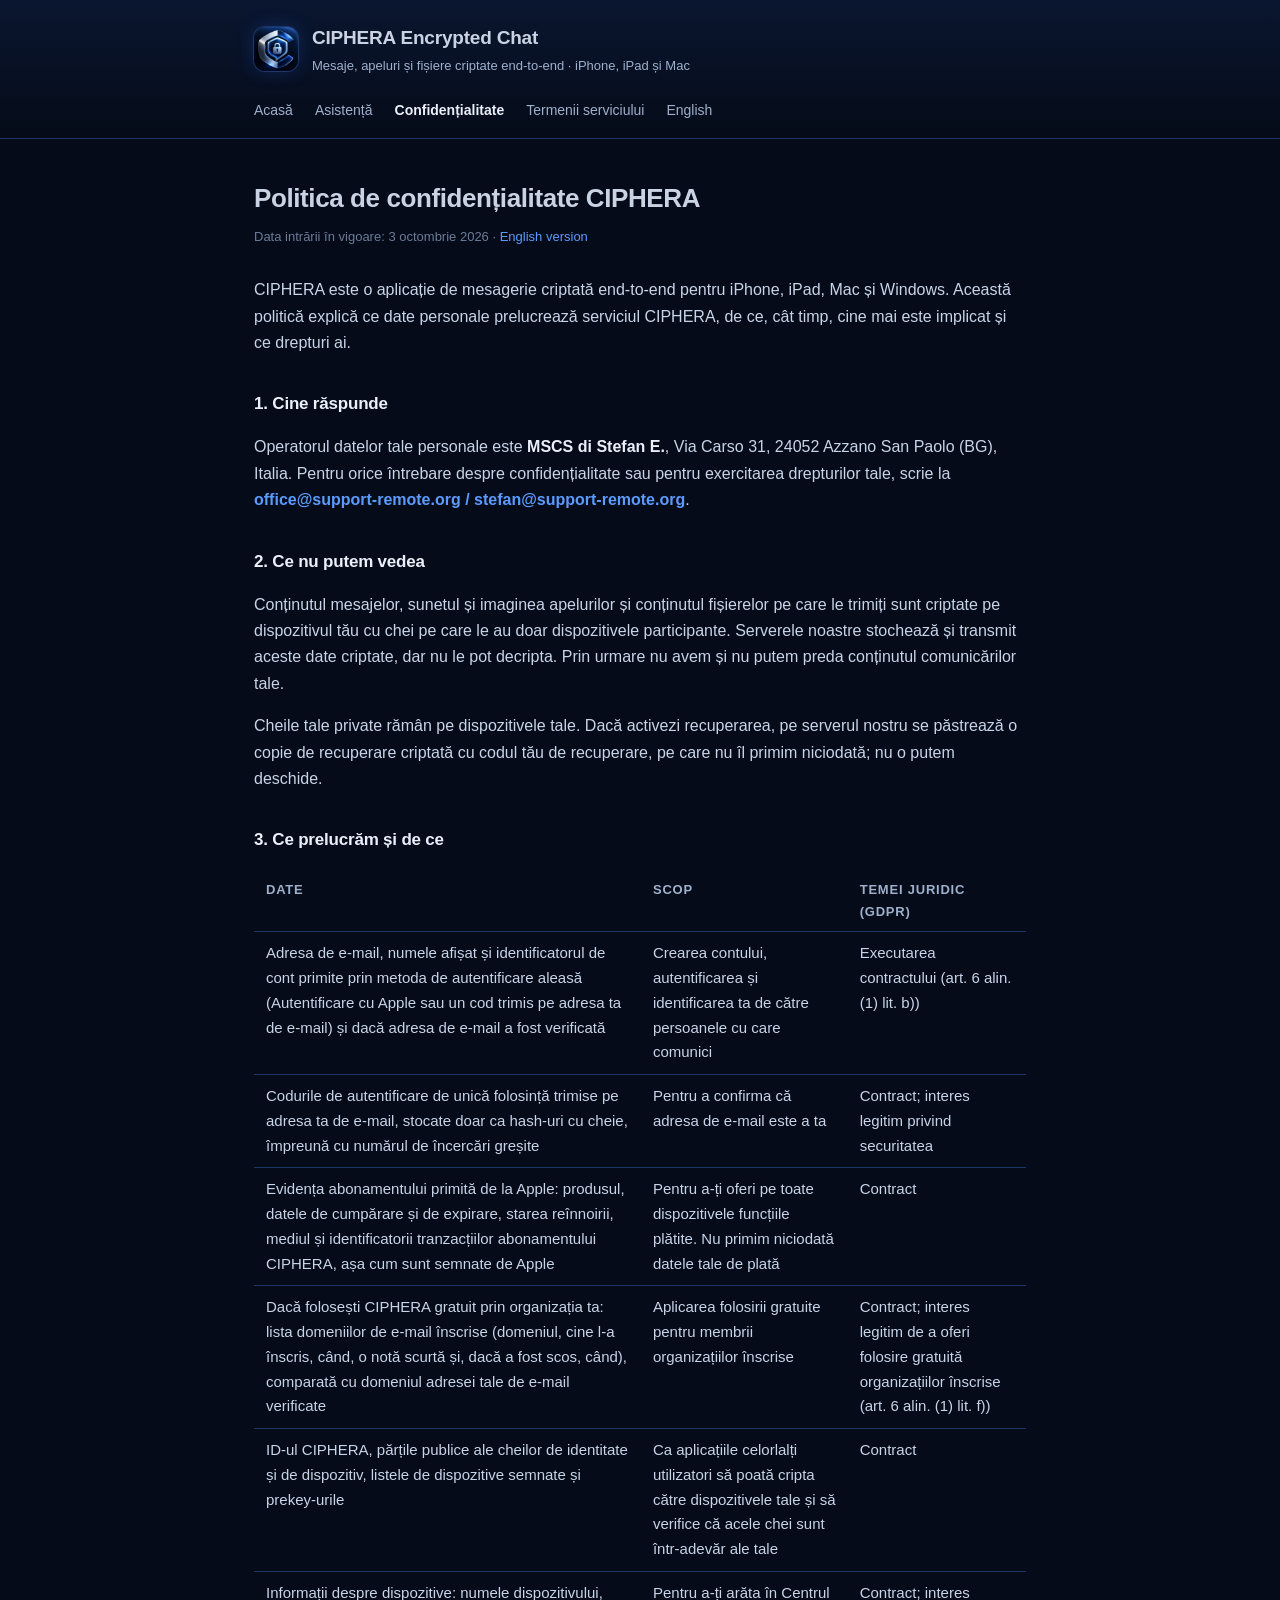
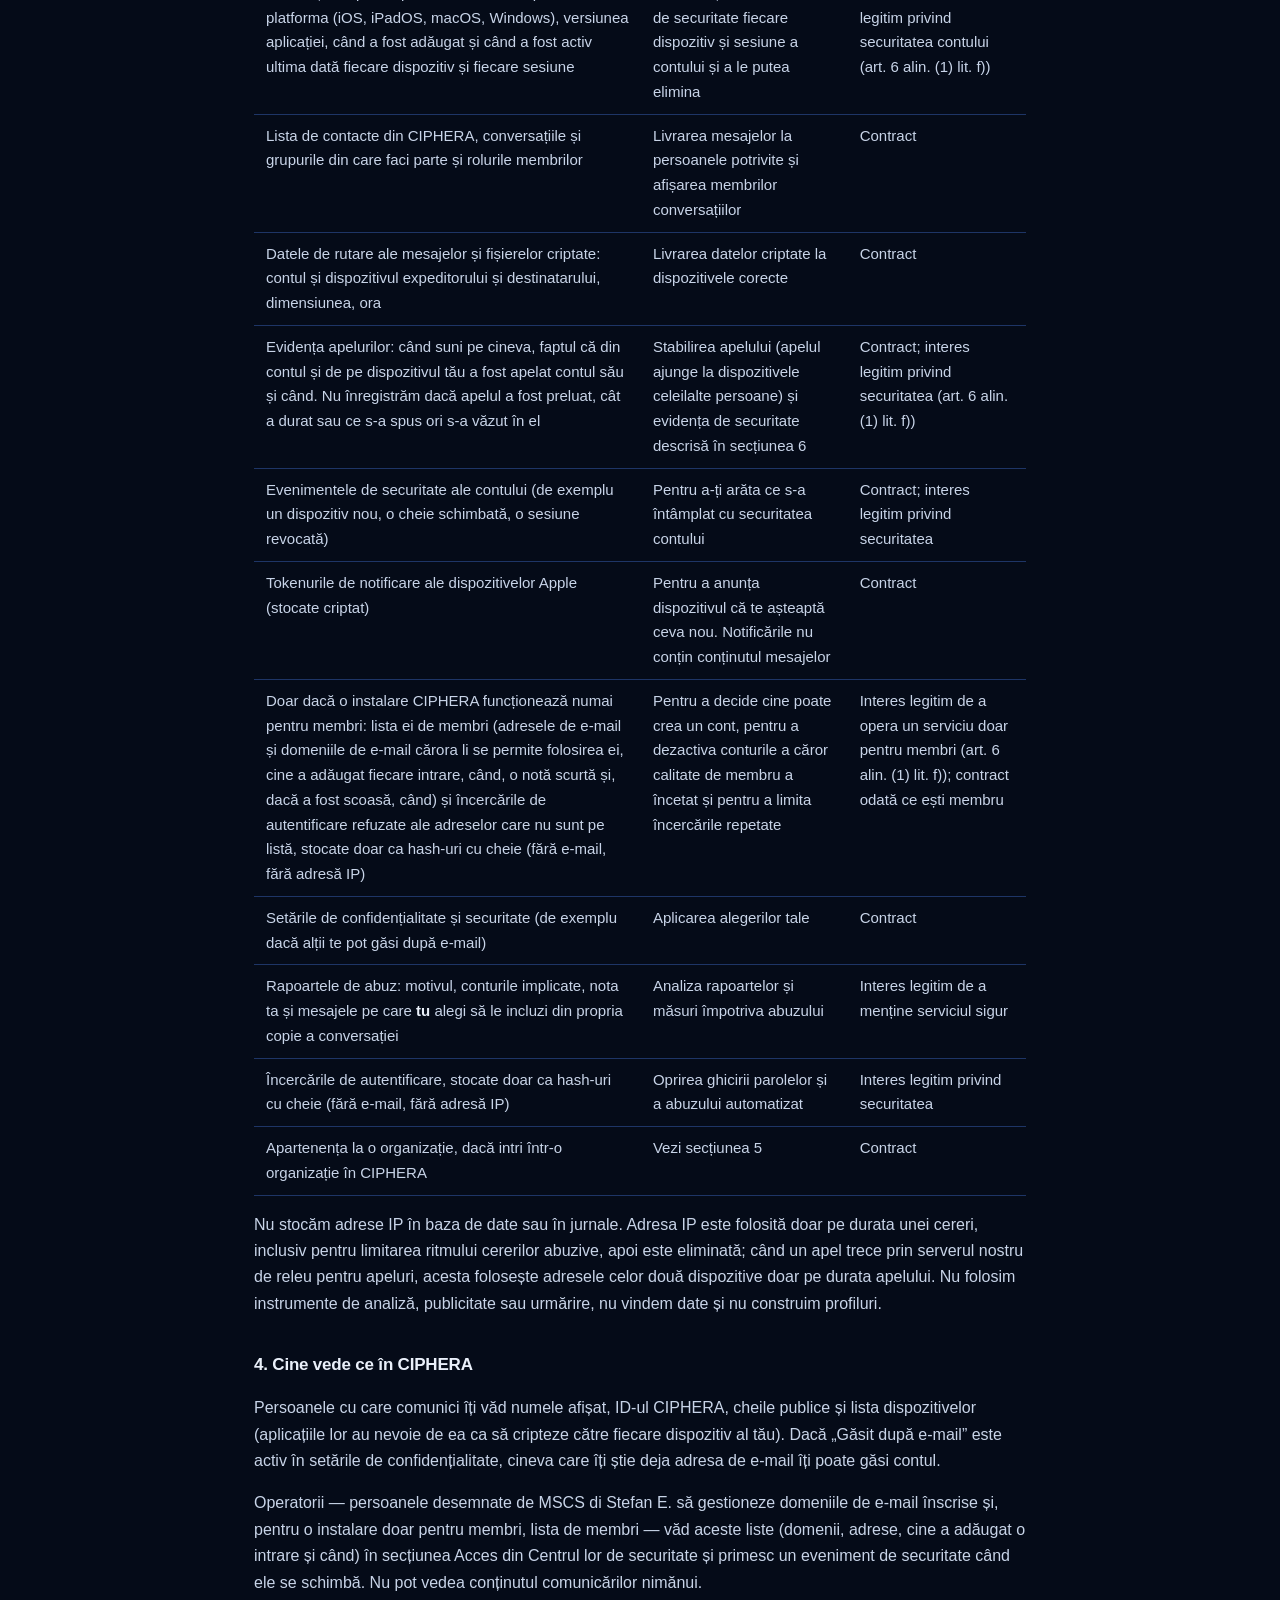
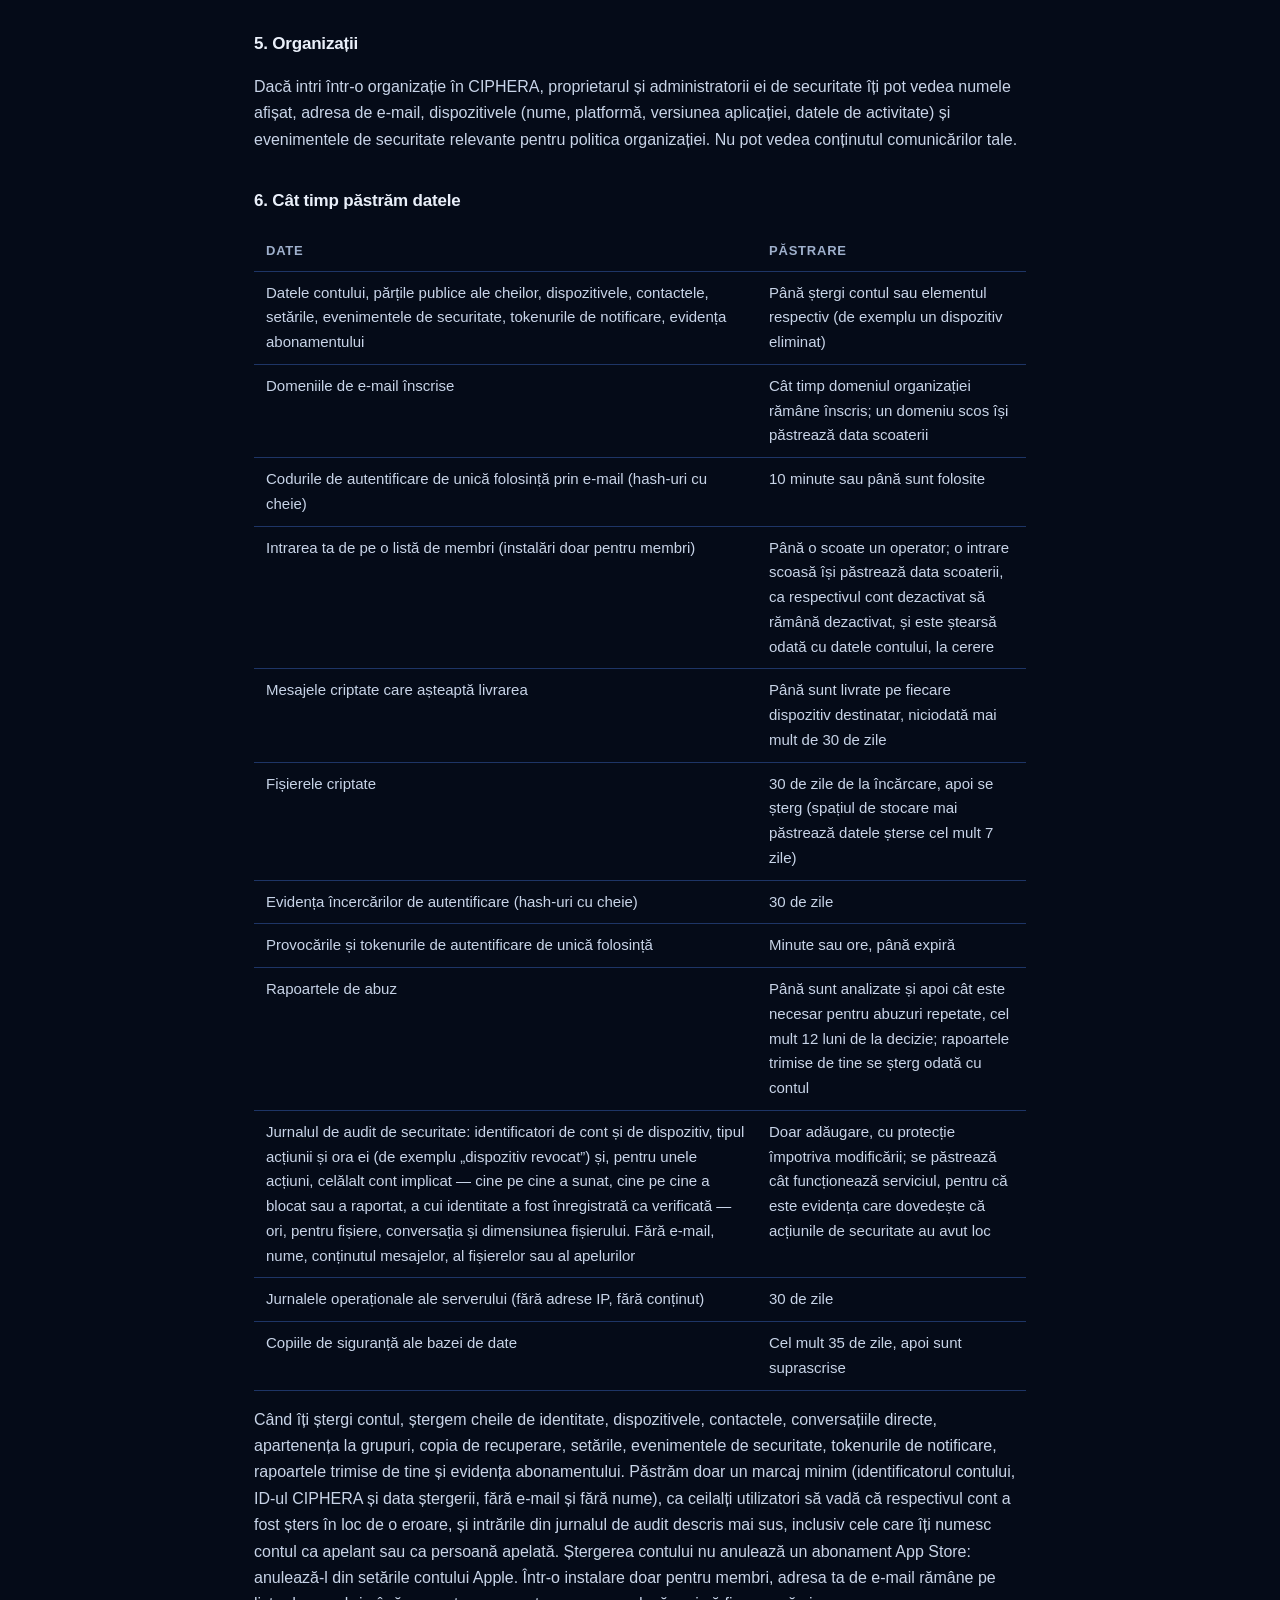
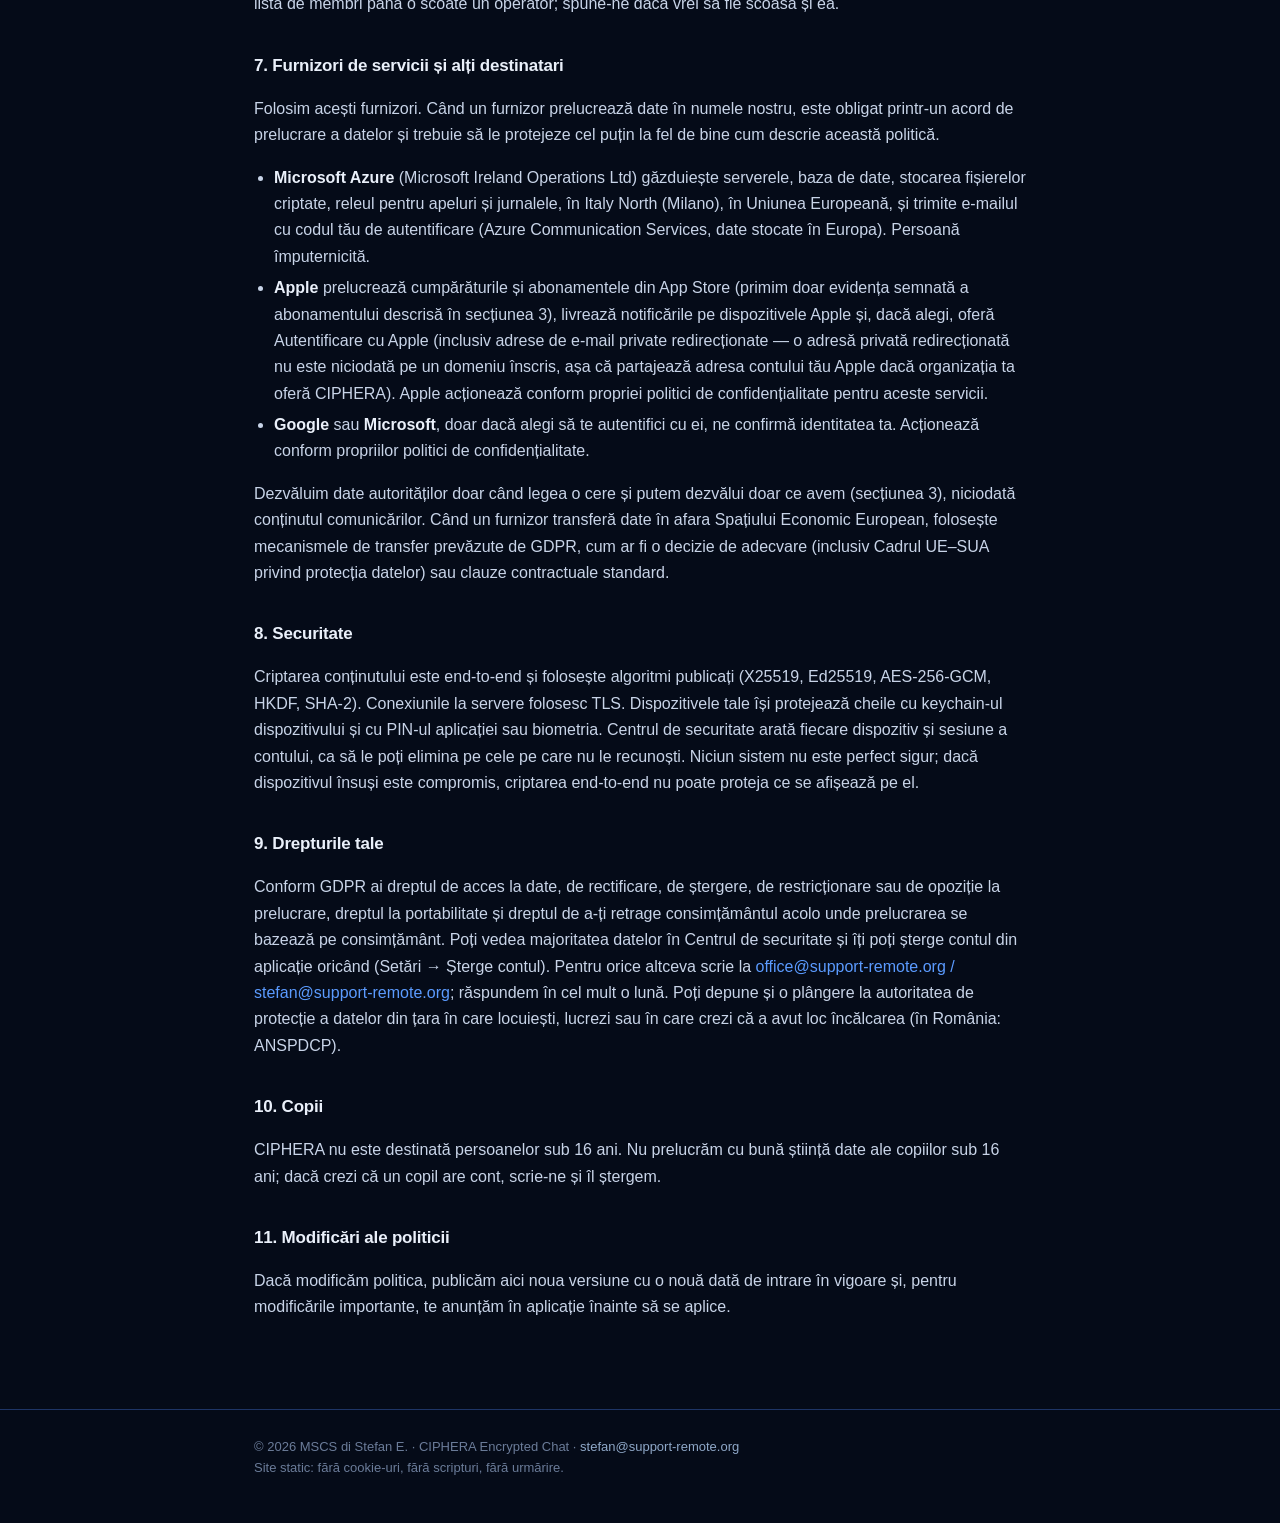
==== privacy-ro.html @ d1a20c4c "Publish privacy policy and terms (effective 3 October 2026)" ====
<!doctype html>
<html lang="ro">
<head>
<meta charset="utf-8">
<meta name="viewport" content="width=device-width,initial-scale=1">
<title>Politica de confidențialitate · CIPHERA Encrypted Chat</title>
<meta name="description" content="Ce date personale prelucrează serviciul CIPHERA, de ce, cât timp și ce drepturi ai conform GDPR.">
<meta name="theme-color" content="#050B18">
<link rel="icon" type="image/png" sizes="256x256" href="icon-256.png">
<link rel="apple-touch-icon" href="icon-256.png">
<link rel="stylesheet" href="style.css">
</head>
<body>
<header>
  <div class="wrap">
    <div class="brand">
      <img class="mark" src="icon-256.png" width="44" height="44" alt="">
      <div>
        <h1>CIPHERA Encrypted Chat</h1>
        <p>Mesaje, apeluri și fișiere criptate end-to-end · iPhone, iPad și Mac</p>
      </div>
    </div>
    <nav>
      <a href="./">Acasă</a>
      <a href="support.html">Asistență</a>
      <a href="privacy-ro.html" class="on">Confidențialitate</a>
      <a href="terms-ro.html">Termenii serviciului</a>
      <a href="privacy.html">English</a>
    </nav>
  </div>
</header>
<main><div class="wrap">
<h2>Politica de confidențialitate CIPHERA</h2>

<p class="meta">Data intrării în vigoare: 3 octombrie 2026 · <a href="privacy.html">English version</a></p>

<p>CIPHERA este o aplicație de mesagerie criptată end-to-end pentru iPhone, iPad, Mac și Windows. Această politică explică ce date personale prelucrează serviciul CIPHERA, de ce, cât timp, cine mai este implicat și ce drepturi ai.</p>

<h3 id="s1">1. Cine răspunde</h3>

<p>Operatorul datelor tale personale este <strong>MSCS di Stefan E.</strong>, Via Carso 31, 24052 Azzano San Paolo (BG), Italia. Pentru orice întrebare despre confidențialitate sau pentru exercitarea drepturilor tale, scrie la <strong><a href="mailto:office@support-remote.org / stefan@support-remote.org">office@support-remote.org / stefan@support-remote.org</a></strong>.</p>

<h3 id="s2">2. Ce nu putem vedea</h3>

<p>Conținutul mesajelor, sunetul și imaginea apelurilor și conținutul fișierelor pe care le trimiți sunt criptate pe dispozitivul tău cu chei pe care le au doar dispozitivele participante. Serverele noastre stochează și transmit aceste date criptate, dar nu le pot decripta. Prin urmare nu avem și nu putem preda conținutul comunicărilor tale.</p>

<p>Cheile tale private rămân pe dispozitivele tale. Dacă activezi recuperarea, pe serverul nostru se păstrează o copie de recuperare criptată cu codul tău de recuperare, pe care nu îl primim niciodată; nu o putem deschide.</p>

<h3 id="s3">3. Ce prelucrăm și de ce</h3>

<table>
  <tr><th>Date</th><th>Scop</th><th>Temei juridic (GDPR)</th></tr>
  <tr><td>Adresa de e-mail, numele afișat și identificatorul de cont primite prin metoda de autentificare aleasă (Autentificare cu Apple sau un cod trimis pe adresa ta de e-mail) și dacă adresa de e-mail a fost verificată</td><td>Crearea contului, autentificarea și identificarea ta de către persoanele cu care comunici</td><td>Executarea contractului (art. 6 alin. (1) lit. b))</td></tr>
  <tr><td>Codurile de autentificare de unică folosință trimise pe adresa ta de e-mail, stocate doar ca hash-uri cu cheie, împreună cu numărul de încercări greșite</td><td>Pentru a confirma că adresa de e-mail este a ta</td><td>Contract; interes legitim privind securitatea</td></tr>
  <tr><td>Evidența abonamentului primită de la Apple: produsul, datele de cumpărare și de expirare, starea reînnoirii, mediul și identificatorii tranzacțiilor abonamentului CIPHERA, așa cum sunt semnate de Apple</td><td>Pentru a-ți oferi pe toate dispozitivele funcțiile plătite. Nu primim niciodată datele tale de plată</td><td>Contract</td></tr>
  <tr><td>Dacă folosești CIPHERA gratuit prin organizația ta: lista domeniilor de e-mail înscrise (domeniul, cine l-a înscris, când, o notă scurtă și, dacă a fost scos, când), comparată cu domeniul adresei tale de e-mail verificate</td><td>Aplicarea folosirii gratuite pentru membrii organizațiilor înscrise</td><td>Contract; interes legitim de a oferi folosire gratuită organizațiilor înscrise (art. 6 alin. (1) lit. f))</td></tr>
  <tr><td>ID-ul CIPHERA, părțile publice ale cheilor de identitate și de dispozitiv, listele de dispozitive semnate și prekey-urile</td><td>Ca aplicațiile celorlalți utilizatori să poată cripta către dispozitivele tale și să verifice că acele chei sunt într-adevăr ale tale</td><td>Contract</td></tr>
  <tr><td>Informații despre dispozitive: numele dispozitivului, platforma (iOS, iPadOS, macOS, Windows), versiunea aplicației, când a fost adăugat și când a fost activ ultima dată fiecare dispozitiv și fiecare sesiune</td><td>Pentru a-ți arăta în Centrul de securitate fiecare dispozitiv și sesiune a contului și a le putea elimina</td><td>Contract; interes legitim privind securitatea contului (art. 6 alin. (1) lit. f))</td></tr>
  <tr><td>Lista de contacte din CIPHERA, conversațiile și grupurile din care faci parte și rolurile membrilor</td><td>Livrarea mesajelor la persoanele potrivite și afișarea membrilor conversațiilor</td><td>Contract</td></tr>
  <tr><td>Datele de rutare ale mesajelor și fișierelor criptate: contul și dispozitivul expeditorului și destinatarului, dimensiunea, ora</td><td>Livrarea datelor criptate la dispozitivele corecte</td><td>Contract</td></tr>
  <tr><td>Evidența apelurilor: când suni pe cineva, faptul că din contul și de pe dispozitivul tău a fost apelat contul său și când. Nu înregistrăm dacă apelul a fost preluat, cât a durat sau ce s-a spus ori s-a văzut în el</td><td>Stabilirea apelului (apelul ajunge la dispozitivele celeilalte persoane) și evidența de securitate descrisă în secțiunea 6</td><td>Contract; interes legitim privind securitatea (art. 6 alin. (1) lit. f))</td></tr>
  <tr><td>Evenimentele de securitate ale contului (de exemplu un dispozitiv nou, o cheie schimbată, o sesiune revocată)</td><td>Pentru a-ți arăta ce s-a întâmplat cu securitatea contului</td><td>Contract; interes legitim privind securitatea</td></tr>
  <tr><td>Tokenurile de notificare ale dispozitivelor Apple (stocate criptat)</td><td>Pentru a anunța dispozitivul că te așteaptă ceva nou. Notificările nu conțin conținutul mesajelor</td><td>Contract</td></tr>
  <tr><td>Doar dacă o instalare CIPHERA funcționează numai pentru membri: lista ei de membri (adresele de e-mail și domeniile de e-mail cărora li se permite folosirea ei, cine a adăugat fiecare intrare, când, o notă scurtă și, dacă a fost scoasă, când) și încercările de autentificare refuzate ale adreselor care nu sunt pe listă, stocate doar ca hash-uri cu cheie (fără e-mail, fără adresă IP)</td><td>Pentru a decide cine poate crea un cont, pentru a dezactiva conturile a căror calitate de membru a încetat și pentru a limita încercările repetate</td><td>Interes legitim de a opera un serviciu doar pentru membri (art. 6 alin. (1) lit. f)); contract odată ce ești membru</td></tr>
  <tr><td>Setările de confidențialitate și securitate (de exemplu dacă alții te pot găsi după e-mail)</td><td>Aplicarea alegerilor tale</td><td>Contract</td></tr>
  <tr><td>Rapoartele de abuz: motivul, conturile implicate, nota ta și mesajele pe care <strong>tu</strong> alegi să le incluzi din propria copie a conversației</td><td>Analiza rapoartelor și măsuri împotriva abuzului</td><td>Interes legitim de a menține serviciul sigur</td></tr>
  <tr><td>Încercările de autentificare, stocate doar ca hash-uri cu cheie (fără e-mail, fără adresă IP)</td><td>Oprirea ghicirii parolelor și a abuzului automatizat</td><td>Interes legitim privind securitatea</td></tr>
  <tr><td>Apartenența la o organizație, dacă intri într-o organizație în CIPHERA</td><td>Vezi secțiunea 5</td><td>Contract</td></tr>
</table>

<p>Nu stocăm adrese IP în baza de date sau în jurnale. Adresa IP este folosită doar pe durata unei cereri, inclusiv pentru limitarea ritmului cererilor abuzive, apoi este eliminată; când un apel trece prin serverul nostru de releu pentru apeluri, acesta folosește adresele celor două dispozitive doar pe durata apelului. Nu folosim instrumente de analiză, publicitate sau urmărire, nu vindem date și nu construim profiluri.</p>

<h3 id="s4">4. Cine vede ce în CIPHERA</h3>

<p>Persoanele cu care comunici îți văd numele afișat, ID-ul CIPHERA, cheile publice și lista dispozitivelor (aplicațiile lor au nevoie de ea ca să cripteze către fiecare dispozitiv al tău). Dacă „Găsit după e-mail” este activ în setările de confidențialitate, cineva care îți știe deja adresa de e-mail îți poate găsi contul.</p>

<p>Operatorii — persoanele desemnate de MSCS di Stefan E. să gestioneze domeniile de e-mail înscrise și, pentru o instalare doar pentru membri, lista de membri — văd aceste liste (domenii, adrese, cine a adăugat o intrare și când) în secțiunea Acces din Centrul lor de securitate și primesc un eveniment de securitate când ele se schimbă. Nu pot vedea conținutul comunicărilor nimănui.</p>

<h3 id="s5">5. Organizații</h3>

<p>Dacă intri într-o organizație în CIPHERA, proprietarul și administratorii ei de securitate îți pot vedea numele afișat, adresa de e-mail, dispozitivele (nume, platformă, versiunea aplicației, datele de activitate) și evenimentele de securitate relevante pentru politica organizației. Nu pot vedea conținutul comunicărilor tale.</p>

<h3 id="s6">6. Cât timp păstrăm datele</h3>

<table>
  <tr><th>Date</th><th>Păstrare</th></tr>
  <tr><td>Datele contului, părțile publice ale cheilor, dispozitivele, contactele, setările, evenimentele de securitate, tokenurile de notificare, evidența abonamentului</td><td>Până ștergi contul sau elementul respectiv (de exemplu un dispozitiv eliminat)</td></tr>
  <tr><td>Domeniile de e-mail înscrise</td><td>Cât timp domeniul organizației rămâne înscris; un domeniu scos își păstrează data scoaterii</td></tr>
  <tr><td>Codurile de autentificare de unică folosință prin e-mail (hash-uri cu cheie)</td><td>10 minute sau până sunt folosite</td></tr>
  <tr><td>Intrarea ta de pe o listă de membri (instalări doar pentru membri)</td><td>Până o scoate un operator; o intrare scoasă își păstrează data scoaterii, ca respectivul cont dezactivat să rămână dezactivat, și este ștearsă odată cu datele contului, la cerere</td></tr>
  <tr><td>Mesajele criptate care așteaptă livrarea</td><td>Până sunt livrate pe fiecare dispozitiv destinatar, niciodată mai mult de 30 de zile</td></tr>
  <tr><td>Fișierele criptate</td><td>30 de zile de la încărcare, apoi se șterg (spațiul de stocare mai păstrează datele șterse cel mult 7 zile)</td></tr>
  <tr><td>Evidența încercărilor de autentificare (hash-uri cu cheie)</td><td>30 de zile</td></tr>
  <tr><td>Provocările și tokenurile de autentificare de unică folosință</td><td>Minute sau ore, până expiră</td></tr>
  <tr><td>Rapoartele de abuz</td><td>Până sunt analizate și apoi cât este necesar pentru abuzuri repetate, cel mult 12 luni de la decizie; rapoartele trimise de tine se șterg odată cu contul</td></tr>
  <tr><td>Jurnalul de audit de securitate: identificatori de cont și de dispozitiv, tipul acțiunii și ora ei (de exemplu „dispozitiv revocat”) și, pentru unele acțiuni, celălalt cont implicat — cine pe cine a sunat, cine pe cine a blocat sau a raportat, a cui identitate a fost înregistrată ca verificată — ori, pentru fișiere, conversația și dimensiunea fișierului. Fără e-mail, nume, conținutul mesajelor, al fișierelor sau al apelurilor</td><td>Doar adăugare, cu protecție împotriva modificării; se păstrează cât funcționează serviciul, pentru că este evidența care dovedește că acțiunile de securitate au avut loc</td></tr>
  <tr><td>Jurnalele operaționale ale serverului (fără adrese IP, fără conținut)</td><td>30 de zile</td></tr>
  <tr><td>Copiile de siguranță ale bazei de date</td><td>Cel mult 35 de zile, apoi sunt suprascrise</td></tr>
</table>

<p>Când îți ștergi contul, ștergem cheile de identitate, dispozitivele, contactele, conversațiile directe, apartenența la grupuri, copia de recuperare, setările, evenimentele de securitate, tokenurile de notificare, rapoartele trimise de tine și evidența abonamentului. Păstrăm doar un marcaj minim (identificatorul contului, ID-ul CIPHERA și data ștergerii, fără e-mail și fără nume), ca ceilalți utilizatori să vadă că respectivul cont a fost șters în loc de o eroare, și intrările din jurnalul de audit descris mai sus, inclusiv cele care îți numesc contul ca apelant sau ca persoană apelată. Ștergerea contului nu anulează un abonament App Store: anulează-l din setările contului Apple. Într-o instalare doar pentru membri, adresa ta de e-mail rămâne pe lista de membri până o scoate un operator; spune-ne dacă vrei să fie scoasă și ea.</p>

<h3 id="s7">7. Furnizori de servicii și alți destinatari</h3>

<p>Folosim acești furnizori. Când un furnizor prelucrează date în numele nostru, este obligat printr-un acord de prelucrare a datelor și trebuie să le protejeze cel puțin la fel de bine cum descrie această politică.</p>

<ul>
  <li><strong>Microsoft Azure</strong> (Microsoft Ireland Operations Ltd) găzduiește serverele, baza de date, stocarea fișierelor criptate, releul pentru apeluri și jurnalele, în Italy North (Milano), în Uniunea Europeană, și trimite e-mailul cu codul tău de autentificare (Azure Communication Services, date stocate în Europa). Persoană împuternicită.</li>
  <li><strong>Apple</strong> prelucrează cumpărăturile și abonamentele din App Store (primim doar evidența semnată a abonamentului descrisă în secțiunea 3), livrează notificările pe dispozitivele Apple și, dacă alegi, oferă Autentificare cu Apple (inclusiv adrese de e-mail private redirecționate — o adresă privată redirecționată nu este niciodată pe un domeniu înscris, așa că partajează adresa contului tău Apple dacă organizația ta oferă CIPHERA). Apple acționează conform propriei politici de confidențialitate pentru aceste servicii.</li>
  <li><strong>Google</strong> sau <strong>Microsoft</strong>, doar dacă alegi să te autentifici cu ei, ne confirmă identitatea ta. Acționează conform propriilor politici de confidențialitate.</li>
</ul>

<p>Dezvăluim date autorităților doar când legea o cere și putem dezvălui doar ce avem (secțiunea 3), niciodată conținutul comunicărilor. Când un furnizor transferă date în afara Spațiului Economic European, folosește mecanismele de transfer prevăzute de GDPR, cum ar fi o decizie de adecvare (inclusiv Cadrul UE–SUA privind protecția datelor) sau clauze contractuale standard.</p>

<h3 id="s8">8. Securitate</h3>

<p>Criptarea conținutului este end-to-end și folosește algoritmi publicați (X25519, Ed25519, AES-256-GCM, HKDF, SHA-2). Conexiunile la servere folosesc TLS. Dispozitivele tale își protejează cheile cu keychain-ul dispozitivului și cu PIN-ul aplicației sau biometria. Centrul de securitate arată fiecare dispozitiv și sesiune a contului, ca să le poți elimina pe cele pe care nu le recunoști. Niciun sistem nu este perfect sigur; dacă dispozitivul însuși este compromis, criptarea end-to-end nu poate proteja ce se afișează pe el.</p>

<h3 id="s9">9. Drepturile tale</h3>

<p>Conform GDPR ai dreptul de acces la date, de rectificare, de ștergere, de restricționare sau de opoziție la prelucrare, dreptul la portabilitate și dreptul de a-ți retrage consimțământul acolo unde prelucrarea se bazează pe consimțământ. Poți vedea majoritatea datelor în Centrul de securitate și îți poți șterge contul din aplicație oricând (Setări → Șterge contul). Pentru orice altceva scrie la <a href="mailto:office@support-remote.org / stefan@support-remote.org">office@support-remote.org / stefan@support-remote.org</a>; răspundem în cel mult o lună. Poți depune și o plângere la autoritatea de protecție a datelor din țara în care locuiești, lucrezi sau în care crezi că a avut loc încălcarea (în România: ANSPDCP).</p>

<h3 id="s10">10. Copii</h3>

<p>CIPHERA nu este destinată persoanelor sub 16 ani. Nu prelucrăm cu bună știință date ale copiilor sub 16 ani; dacă crezi că un copil are cont, scrie-ne și îl ștergem.</p>

<h3 id="s11">11. Modificări ale politicii</h3>

<p>Dacă modificăm politica, publicăm aici noua versiune cu o nouă dată de intrare în vigoare și, pentru modificările importante, te anunțăm în aplicație înainte să se aplice.</p>

</div></main>
<footer><div class="wrap">
  © 2026 MSCS di Stefan E. · CIPHERA Encrypted Chat · <a href="mailto:stefan@support-remote.org">stefan@support-remote.org</a><br>
  Site static: fără cookie-uri, fără scripturi, fără urmărire.
</div></footer>
</body>
</html>
---- style.css ----
/* CIPHERA Encrypted Chat — public site. Tokens from docs/design/DESIGN_SYSTEM.md (dark-first night blue). */
:root{--bg:#050B18;--bg1:#0A1630;--panel:#0F2045;--raised:#142A57;--line:#1E3566;
  --ink:#EAF0FA;--dim:#9FB0CC;--faint:#6B7C99;--silver:#C9D3E3;--accent:#5B9BFF;--brand:#2F6BFF;
  --secure:#3DDC97;--attention:#F5B544}
*{box-sizing:border-box}
html{-webkit-text-size-adjust:100%}
body{margin:0;background:var(--bg);color:var(--ink);
  font:16px/1.65 -apple-system,BlinkMacSystemFont,"Segoe UI",Roboto,Helvetica,Arial,sans-serif}
a{color:var(--accent);text-decoration:none}
a:hover{text-decoration:underline}
header{border-bottom:1px solid var(--line);background:linear-gradient(180deg,#0A1630,#050B18)}
.wrap{max-width:820px;margin:0 auto;padding:0 24px}
.brand{display:flex;align-items:center;gap:14px;padding:22px 0}
.mark{width:44px;height:44px;border-radius:11px;flex:0 0 auto;display:block;
  box-shadow:0 0 0 1px #1E3566,0 0 18px rgba(47,107,255,.25)}
.brand h1{font-size:19px;margin:0;font-weight:650;letter-spacing:-.2px;color:var(--silver)}
.brand p{margin:2px 0 0;font-size:13px;color:var(--dim)}
nav{display:flex;gap:22px;padding:0 0 16px;font-size:14px;flex-wrap:wrap}
nav a{color:var(--dim)}
nav a.on{color:var(--ink);font-weight:600}
main{padding:38px 0 72px}
h2{font-size:26px;letter-spacing:-.4px;margin:0 0 6px;color:var(--silver)}
h3{font-size:17px;margin:34px 0 8px;letter-spacing:-.2px;color:var(--ink)}
h4{font-size:12px;margin:22px 0 6px;color:var(--dim);text-transform:uppercase;letter-spacing:.12em;font-weight:650}
.lead{color:var(--dim);font-size:17px;margin:0 0 8px}
.meta{color:var(--faint);font-size:13px;margin:0 0 30px}
p,li,dd{color:#C8D4E8}
ul,ol{padding-left:20px}
li{margin:5px 0}
strong{color:var(--ink)}
code{font-family:ui-monospace,SFMono-Regular,Menlo,Consolas,monospace;font-size:.92em;color:var(--silver);
  background:var(--bg1);border:1px solid var(--line);border-radius:5px;padding:1px 5px;font-variant-numeric:tabular-nums}
.card{background:var(--panel);border:1px solid var(--line);border-radius:12px;padding:18px 20px;margin:20px 0}
.card h3{margin-top:0}
.key{display:grid;grid-template-columns:190px 1fr;gap:8px 18px;font-size:15px}
.key dt{color:var(--dim)}
.key dd{margin:0}
table{width:100%;border-collapse:collapse;margin:16px 0;font-size:15px;display:block;overflow-x:auto}
th,td{text-align:left;padding:9px 12px;border-bottom:1px solid var(--line);vertical-align:top;color:#C8D4E8}
th{color:var(--dim);font-weight:600;font-size:13px;text-transform:uppercase;letter-spacing:.06em}
.pill{display:inline-block;padding:3px 10px;border-radius:999px;font-size:11px;font-weight:600;
  text-transform:uppercase;letter-spacing:.06em;white-space:nowrap;
  background:rgba(47,107,255,.12);color:#8FB8FF;border:1px solid rgba(91,155,255,.6)}
.pill.secure{background:rgba(61,220,151,.12);color:var(--secure);border-color:rgba(61,220,151,.6)}
.pill.attention{background:rgba(245,181,68,.12);color:var(--attention);border-color:rgba(245,181,68,.6)}
footer{border-top:1px solid var(--line);padding:26px 0 44px;color:var(--faint);font-size:13px}
footer a{color:#8FA8C8}
@media(max-width:560px){.key{grid-template-columns:1fr}.key dt{margin-top:10px}}
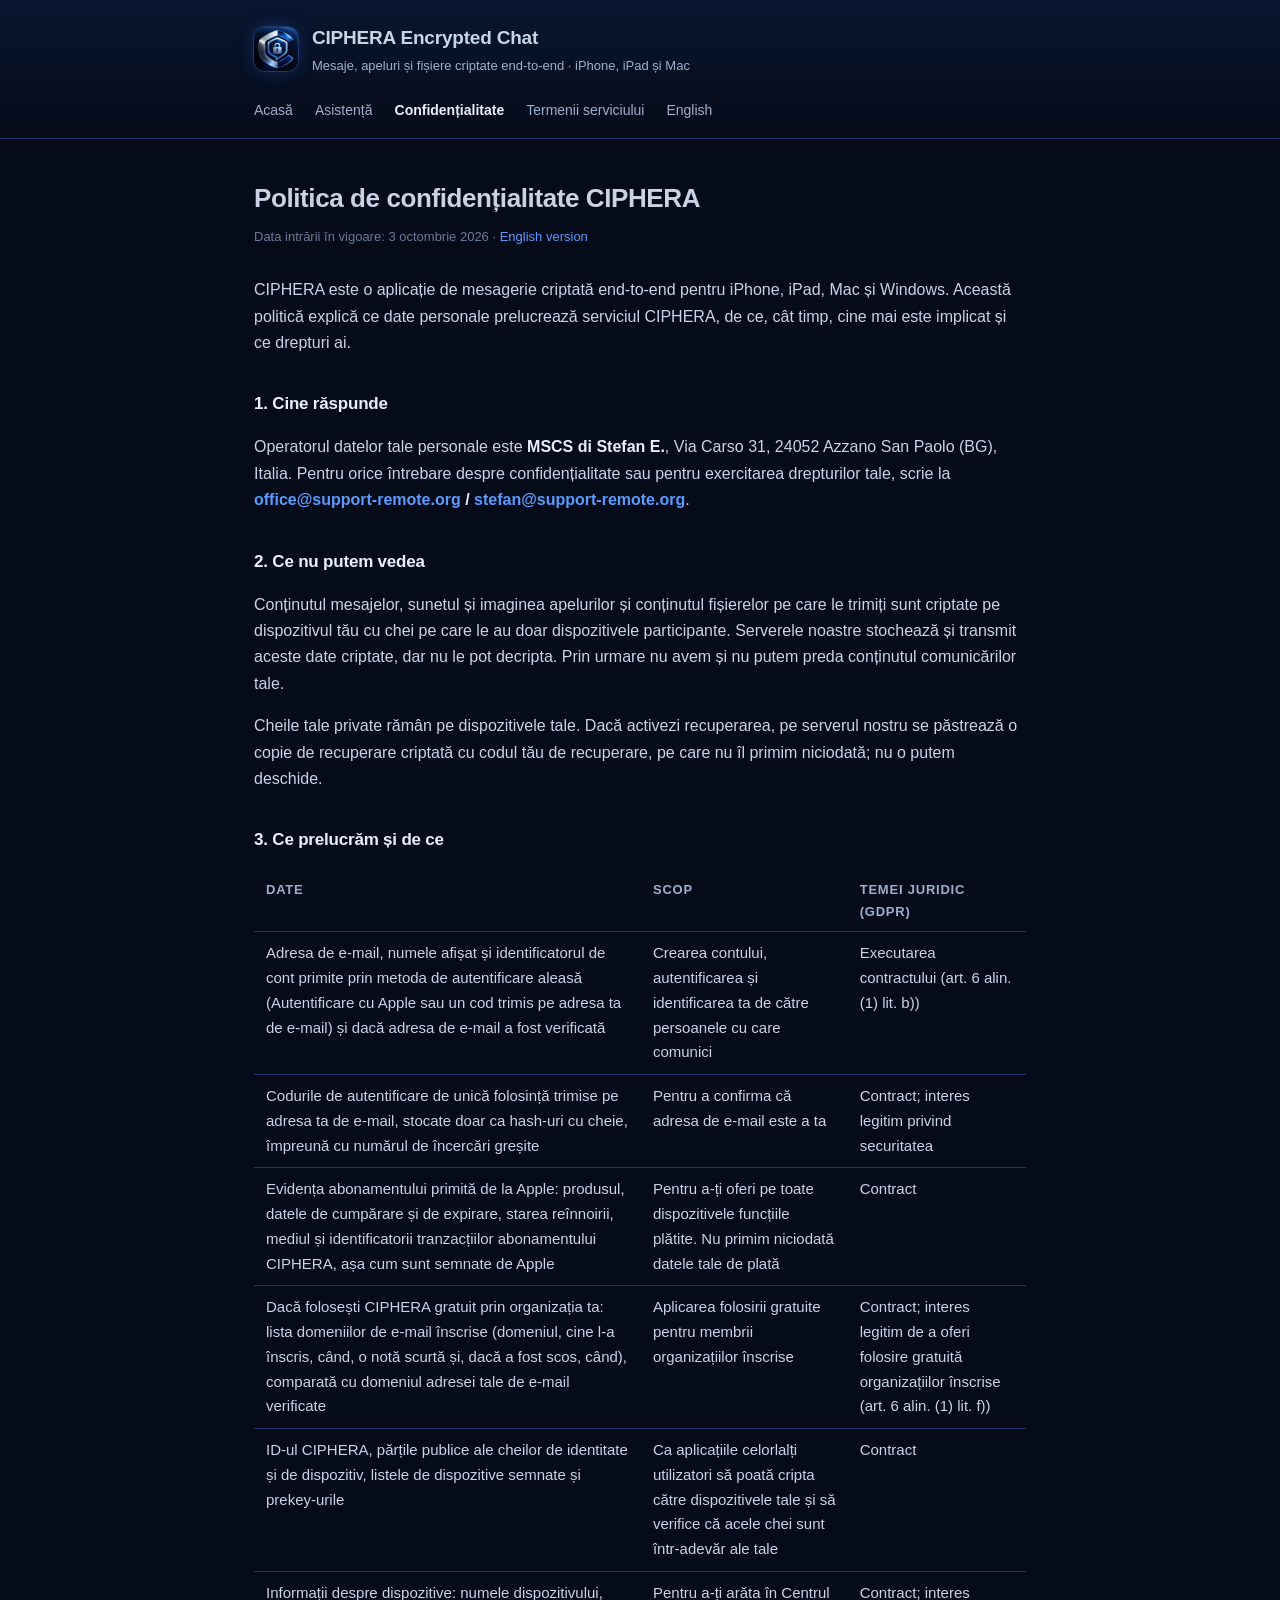
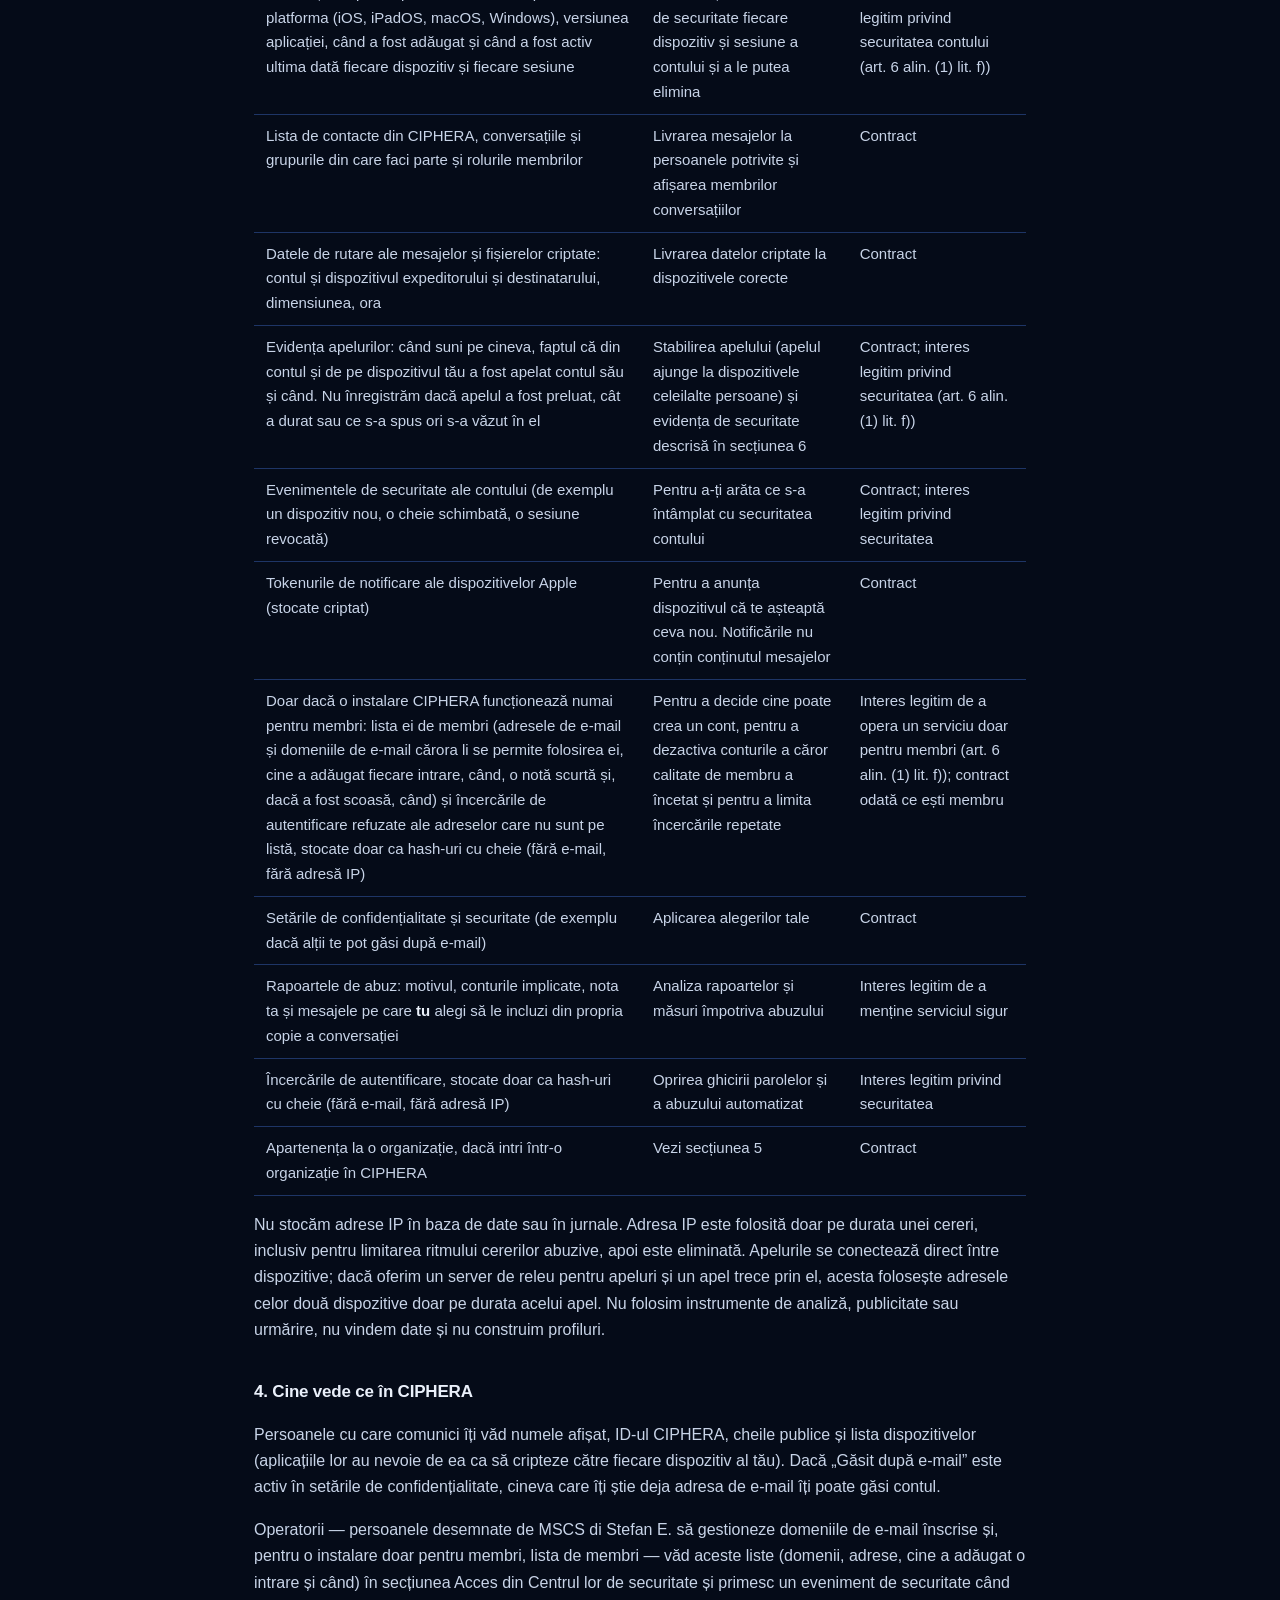
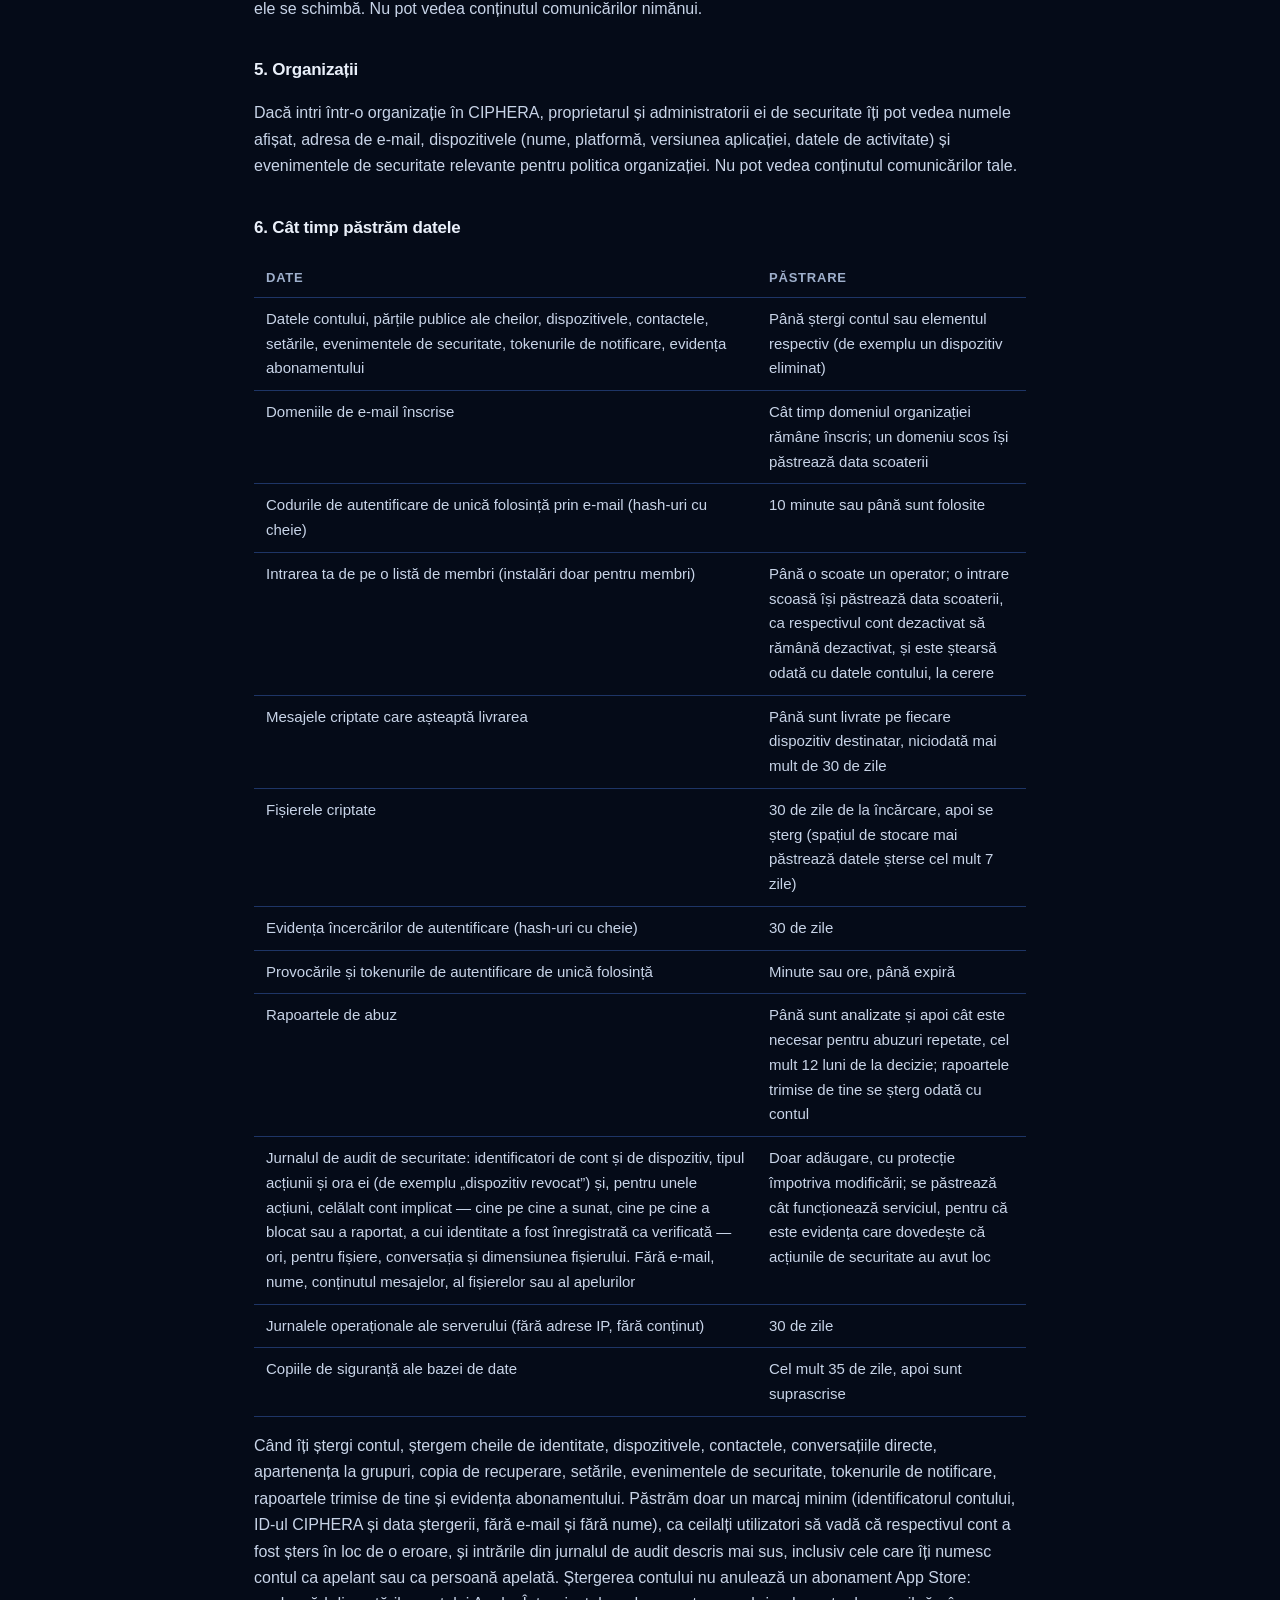
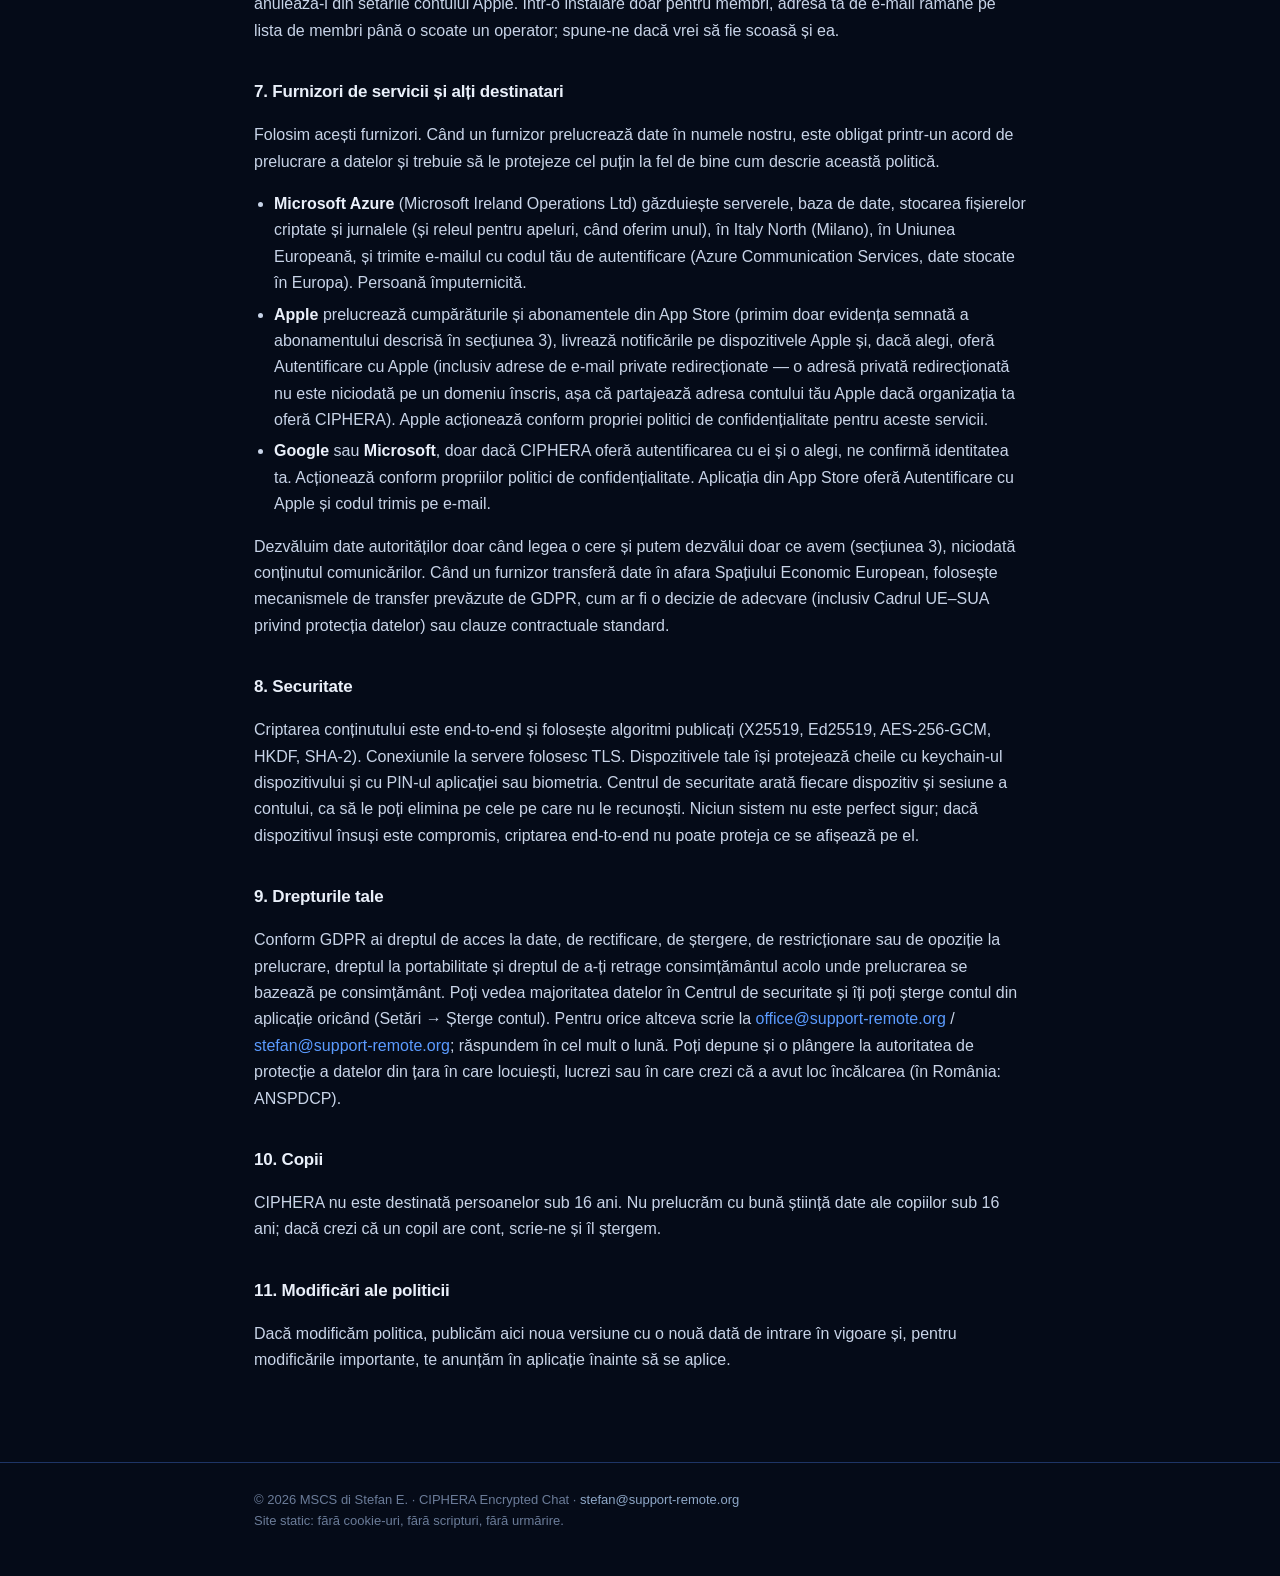
==== commit 19a0b614: "Privacy: call relay and Google/Microsoft only when offered; support page enforcement matches Terms 4" ====
--- a/privacy-ro.html
+++ b/privacy-ro.html
@@ -38,7 +38,7 @@
 
 <h3 id="s1">1. Cine răspunde</h3>
 
-<p>Operatorul datelor tale personale este <strong>MSCS di Stefan E.</strong>, Via Carso 31, 24052 Azzano San Paolo (BG), Italia. Pentru orice întrebare despre confidențialitate sau pentru exercitarea drepturilor tale, scrie la <strong><a href="mailto:office@support-remote.org / stefan@support-remote.org">office@support-remote.org / stefan@support-remote.org</a></strong>.</p>
+<p>Operatorul datelor tale personale este <strong>MSCS di Stefan E.</strong>, Via Carso 31, 24052 Azzano San Paolo (BG), Italia. Pentru orice întrebare despre confidențialitate sau pentru exercitarea drepturilor tale, scrie la <strong><a href="mailto:office@support-remote.org">office@support-remote.org</a> / <a href="mailto:stefan@support-remote.org">stefan@support-remote.org</a></strong>.</p>
 
 <h3 id="s2">2. Ce nu putem vedea</h3>
 
@@ -68,7 +68,7 @@
   <tr><td>Apartenența la o organizație, dacă intri într-o organizație în CIPHERA</td><td>Vezi secțiunea 5</td><td>Contract</td></tr>
 </table>
 
-<p>Nu stocăm adrese IP în baza de date sau în jurnale. Adresa IP este folosită doar pe durata unei cereri, inclusiv pentru limitarea ritmului cererilor abuzive, apoi este eliminată; când un apel trece prin serverul nostru de releu pentru apeluri, acesta folosește adresele celor două dispozitive doar pe durata apelului. Nu folosim instrumente de analiză, publicitate sau urmărire, nu vindem date și nu construim profiluri.</p>
+<p>Nu stocăm adrese IP în baza de date sau în jurnale. Adresa IP este folosită doar pe durata unei cereri, inclusiv pentru limitarea ritmului cererilor abuzive, apoi este eliminată. Apelurile se conectează direct între dispozitive; dacă oferim un server de releu pentru apeluri și un apel trece prin el, acesta folosește adresele celor două dispozitive doar pe durata acelui apel. Nu folosim instrumente de analiză, publicitate sau urmărire, nu vindem date și nu construim profiluri.</p>
 
 <h3 id="s4">4. Cine vede ce în CIPHERA</h3>
 
@@ -105,9 +105,9 @@
 <p>Folosim acești furnizori. Când un furnizor prelucrează date în numele nostru, este obligat printr-un acord de prelucrare a datelor și trebuie să le protejeze cel puțin la fel de bine cum descrie această politică.</p>
 
 <ul>
-  <li><strong>Microsoft Azure</strong> (Microsoft Ireland Operations Ltd) găzduiește serverele, baza de date, stocarea fișierelor criptate, releul pentru apeluri și jurnalele, în Italy North (Milano), în Uniunea Europeană, și trimite e-mailul cu codul tău de autentificare (Azure Communication Services, date stocate în Europa). Persoană împuternicită.</li>
+  <li><strong>Microsoft Azure</strong> (Microsoft Ireland Operations Ltd) găzduiește serverele, baza de date, stocarea fișierelor criptate și jurnalele (și releul pentru apeluri, când oferim unul), în Italy North (Milano), în Uniunea Europeană, și trimite e-mailul cu codul tău de autentificare (Azure Communication Services, date stocate în Europa). Persoană împuternicită.</li>
   <li><strong>Apple</strong> prelucrează cumpărăturile și abonamentele din App Store (primim doar evidența semnată a abonamentului descrisă în secțiunea 3), livrează notificările pe dispozitivele Apple și, dacă alegi, oferă Autentificare cu Apple (inclusiv adrese de e-mail private redirecționate — o adresă privată redirecționată nu este niciodată pe un domeniu înscris, așa că partajează adresa contului tău Apple dacă organizația ta oferă CIPHERA). Apple acționează conform propriei politici de confidențialitate pentru aceste servicii.</li>
-  <li><strong>Google</strong> sau <strong>Microsoft</strong>, doar dacă alegi să te autentifici cu ei, ne confirmă identitatea ta. Acționează conform propriilor politici de confidențialitate.</li>
+  <li><strong>Google</strong> sau <strong>Microsoft</strong>, doar dacă CIPHERA oferă autentificarea cu ei și o alegi, ne confirmă identitatea ta. Acționează conform propriilor politici de confidențialitate. Aplicația din App Store oferă Autentificare cu Apple și codul trimis pe e-mail.</li>
 </ul>
 
 <p>Dezvăluim date autorităților doar când legea o cere și putem dezvălui doar ce avem (secțiunea 3), niciodată conținutul comunicărilor. Când un furnizor transferă date în afara Spațiului Economic European, folosește mecanismele de transfer prevăzute de GDPR, cum ar fi o decizie de adecvare (inclusiv Cadrul UE–SUA privind protecția datelor) sau clauze contractuale standard.</p>
@@ -118,7 +118,7 @@
 
 <h3 id="s9">9. Drepturile tale</h3>
 
-<p>Conform GDPR ai dreptul de acces la date, de rectificare, de ștergere, de restricționare sau de opoziție la prelucrare, dreptul la portabilitate și dreptul de a-ți retrage consimțământul acolo unde prelucrarea se bazează pe consimțământ. Poți vedea majoritatea datelor în Centrul de securitate și îți poți șterge contul din aplicație oricând (Setări → Șterge contul). Pentru orice altceva scrie la <a href="mailto:office@support-remote.org / stefan@support-remote.org">office@support-remote.org / stefan@support-remote.org</a>; răspundem în cel mult o lună. Poți depune și o plângere la autoritatea de protecție a datelor din țara în care locuiești, lucrezi sau în care crezi că a avut loc încălcarea (în România: ANSPDCP).</p>
+<p>Conform GDPR ai dreptul de acces la date, de rectificare, de ștergere, de restricționare sau de opoziție la prelucrare, dreptul la portabilitate și dreptul de a-ți retrage consimțământul acolo unde prelucrarea se bazează pe consimțământ. Poți vedea majoritatea datelor în Centrul de securitate și îți poți șterge contul din aplicație oricând (Setări → Șterge contul). Pentru orice altceva scrie la <a href="mailto:office@support-remote.org">office@support-remote.org</a> / <a href="mailto:stefan@support-remote.org">stefan@support-remote.org</a>; răspundem în cel mult o lună. Poți depune și o plângere la autoritatea de protecție a datelor din țara în care locuiești, lucrezi sau în care crezi că a avut loc încălcarea (în România: ANSPDCP).</p>
 
 <h3 id="s10">10. Copii</h3>
 
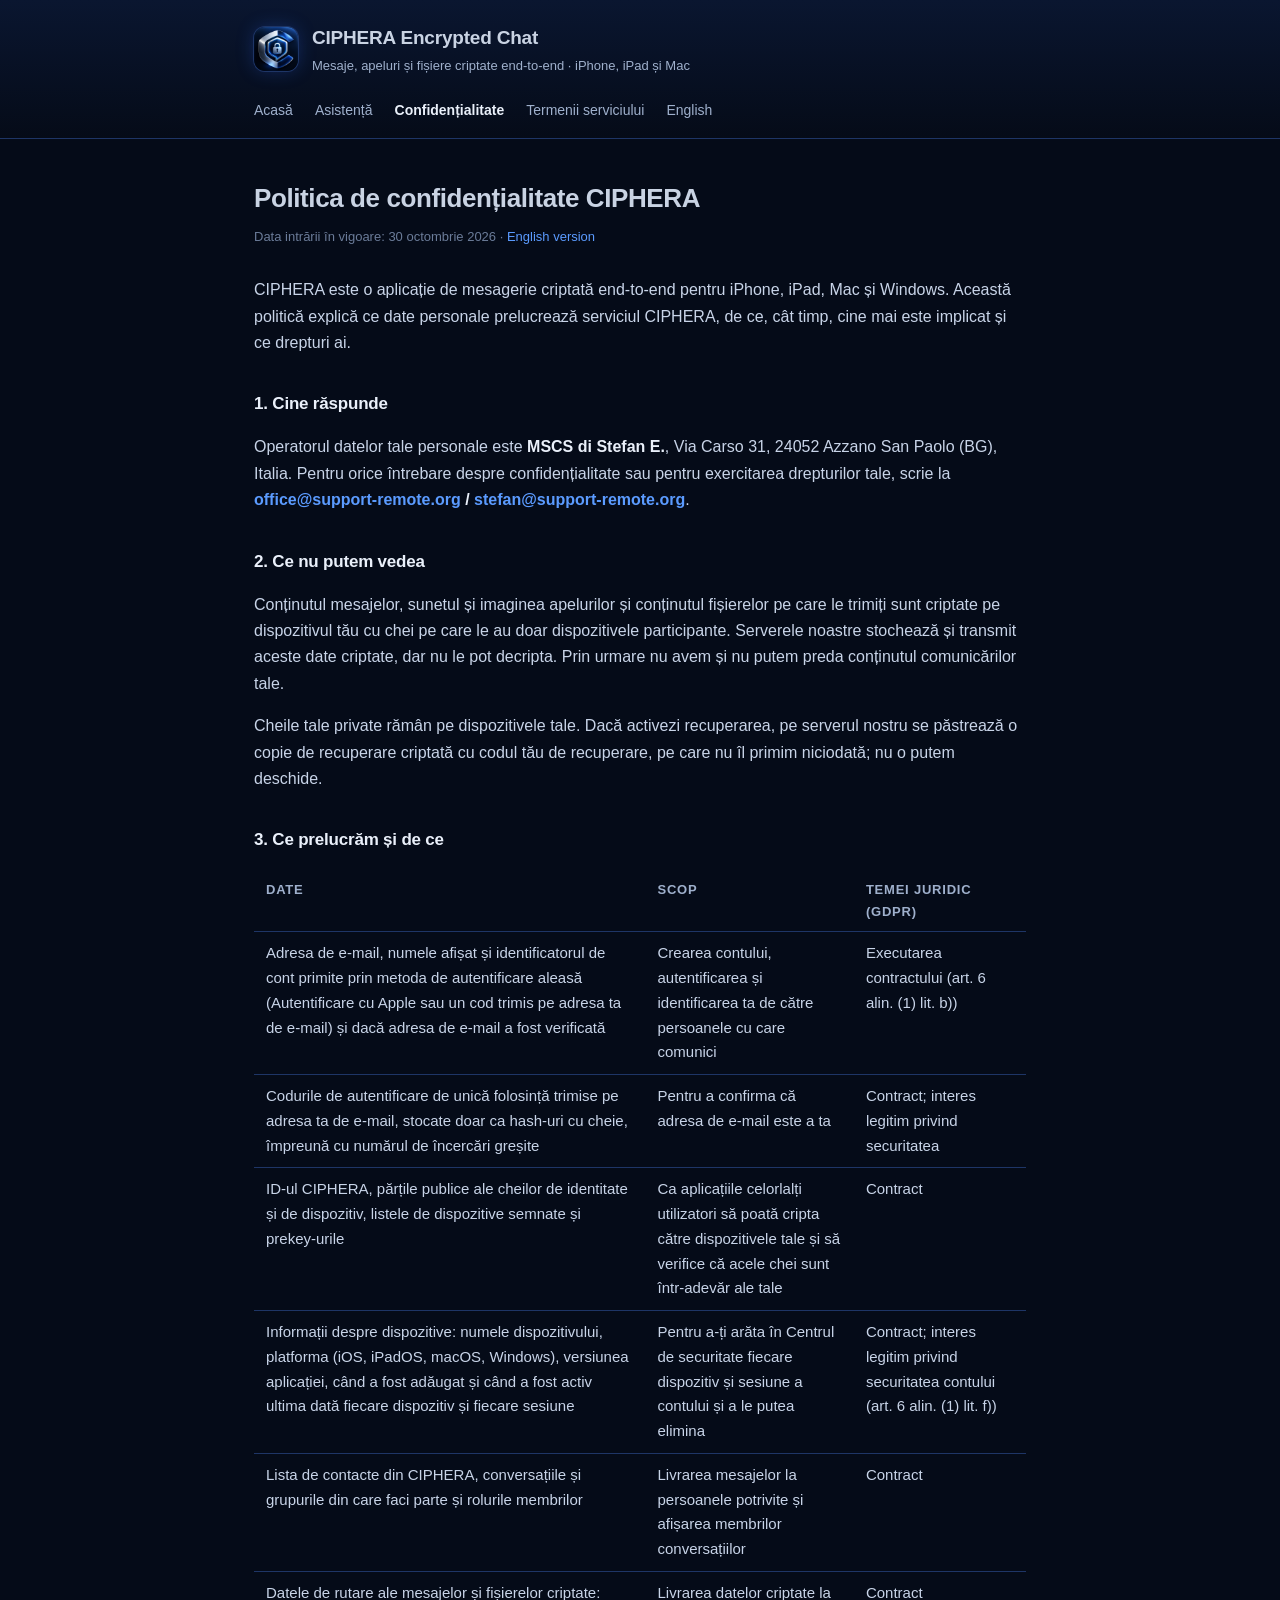
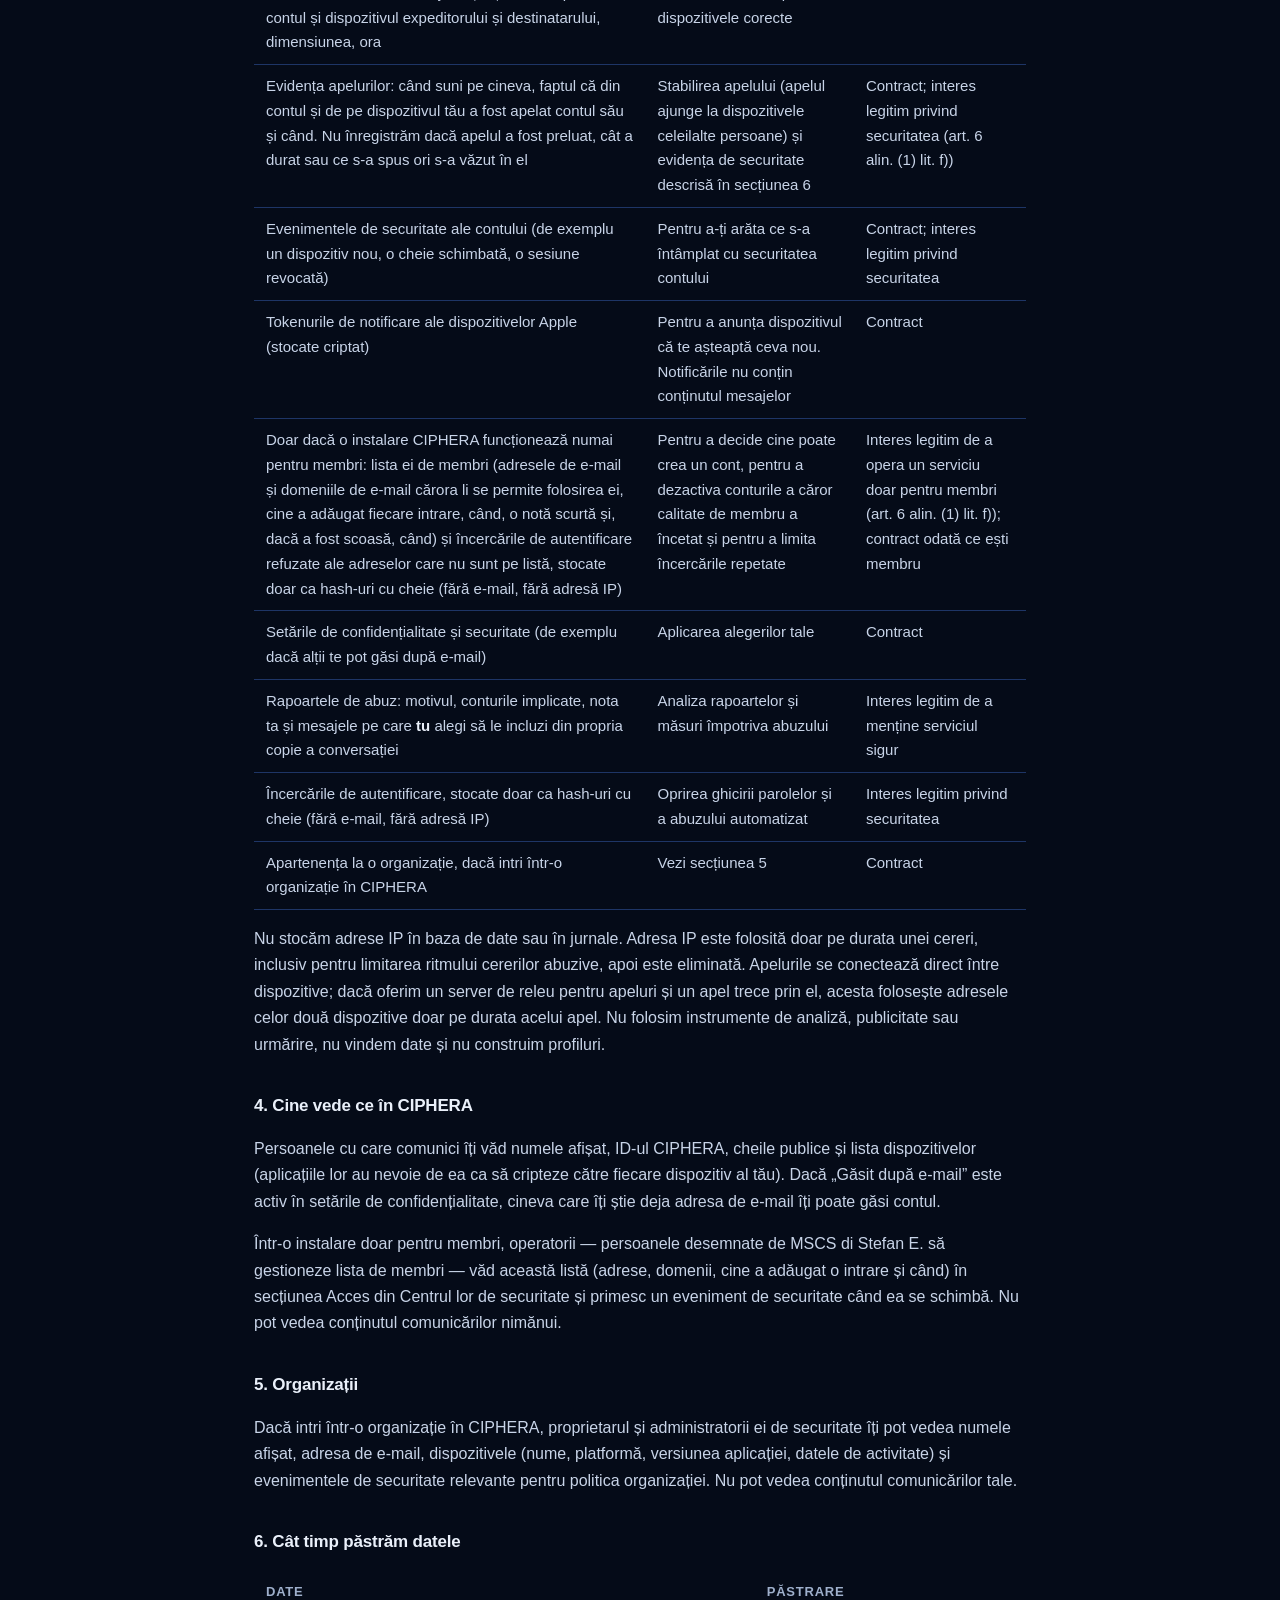
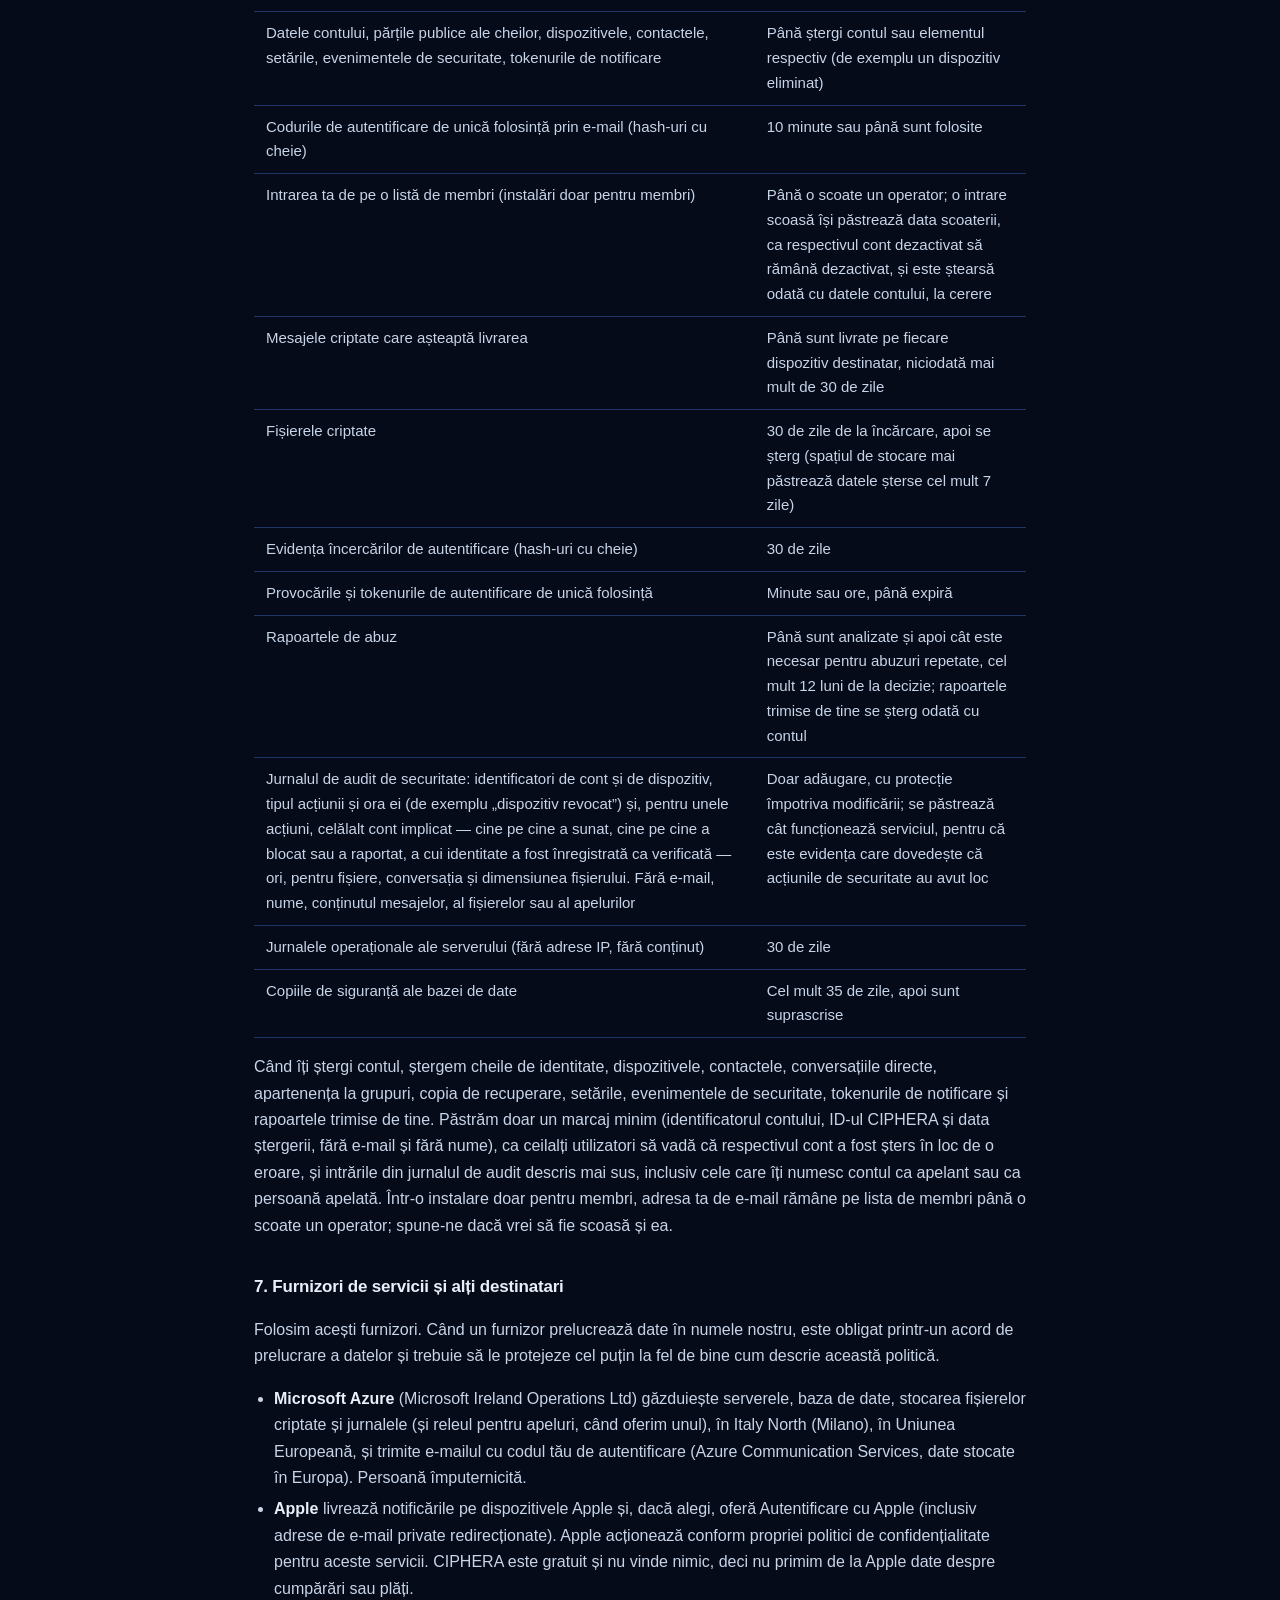
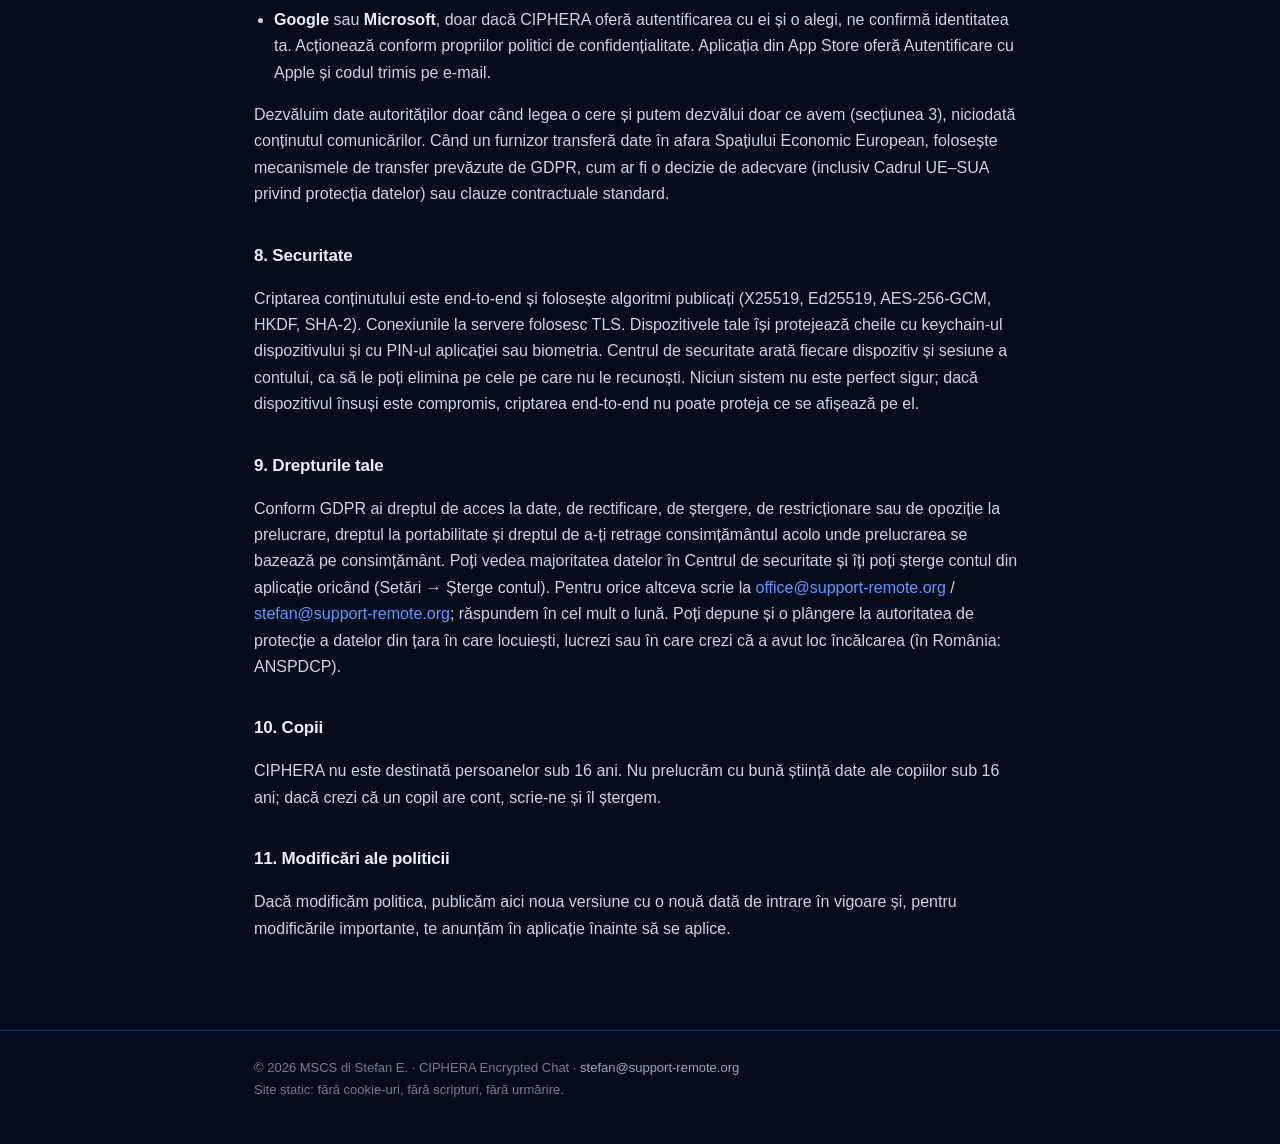
==== commit 834f636f: "Publish privacy policy and terms (effective 30 October 2026)" ====
--- a/privacy-ro.html
+++ b/privacy-ro.html
@@ -32,7 +32,7 @@
 <main><div class="wrap">
 <h2>Politica de confidențialitate CIPHERA</h2>
 
-<p class="meta">Data intrării în vigoare: 3 octombrie 2026 · <a href="privacy.html">English version</a></p>
+<p class="meta">Data intrării în vigoare: 30 octombrie 2026 · <a href="privacy.html">English version</a></p>
 
 <p>CIPHERA este o aplicație de mesagerie criptată end-to-end pentru iPhone, iPad, Mac și Windows. Această politică explică ce date personale prelucrează serviciul CIPHERA, de ce, cât timp, cine mai este implicat și ce drepturi ai.</p>
 
@@ -52,8 +52,6 @@
   <tr><th>Date</th><th>Scop</th><th>Temei juridic (GDPR)</th></tr>
   <tr><td>Adresa de e-mail, numele afișat și identificatorul de cont primite prin metoda de autentificare aleasă (Autentificare cu Apple sau un cod trimis pe adresa ta de e-mail) și dacă adresa de e-mail a fost verificată</td><td>Crearea contului, autentificarea și identificarea ta de către persoanele cu care comunici</td><td>Executarea contractului (art. 6 alin. (1) lit. b))</td></tr>
   <tr><td>Codurile de autentificare de unică folosință trimise pe adresa ta de e-mail, stocate doar ca hash-uri cu cheie, împreună cu numărul de încercări greșite</td><td>Pentru a confirma că adresa de e-mail este a ta</td><td>Contract; interes legitim privind securitatea</td></tr>
-  <tr><td>Evidența abonamentului primită de la Apple: produsul, datele de cumpărare și de expirare, starea reînnoirii, mediul și identificatorii tranzacțiilor abonamentului CIPHERA, așa cum sunt semnate de Apple</td><td>Pentru a-ți oferi pe toate dispozitivele funcțiile plătite. Nu primim niciodată datele tale de plată</td><td>Contract</td></tr>
-  <tr><td>Dacă folosești CIPHERA gratuit prin organizația ta: lista domeniilor de e-mail înscrise (domeniul, cine l-a înscris, când, o notă scurtă și, dacă a fost scos, când), comparată cu domeniul adresei tale de e-mail verificate</td><td>Aplicarea folosirii gratuite pentru membrii organizațiilor înscrise</td><td>Contract; interes legitim de a oferi folosire gratuită organizațiilor înscrise (art. 6 alin. (1) lit. f))</td></tr>
   <tr><td>ID-ul CIPHERA, părțile publice ale cheilor de identitate și de dispozitiv, listele de dispozitive semnate și prekey-urile</td><td>Ca aplicațiile celorlalți utilizatori să poată cripta către dispozitivele tale și să verifice că acele chei sunt într-adevăr ale tale</td><td>Contract</td></tr>
   <tr><td>Informații despre dispozitive: numele dispozitivului, platforma (iOS, iPadOS, macOS, Windows), versiunea aplicației, când a fost adăugat și când a fost activ ultima dată fiecare dispozitiv și fiecare sesiune</td><td>Pentru a-ți arăta în Centrul de securitate fiecare dispozitiv și sesiune a contului și a le putea elimina</td><td>Contract; interes legitim privind securitatea contului (art. 6 alin. (1) lit. f))</td></tr>
   <tr><td>Lista de contacte din CIPHERA, conversațiile și grupurile din care faci parte și rolurile membrilor</td><td>Livrarea mesajelor la persoanele potrivite și afișarea membrilor conversațiilor</td><td>Contract</td></tr>
@@ -74,7 +72,7 @@
 
 <p>Persoanele cu care comunici îți văd numele afișat, ID-ul CIPHERA, cheile publice și lista dispozitivelor (aplicațiile lor au nevoie de ea ca să cripteze către fiecare dispozitiv al tău). Dacă „Găsit după e-mail” este activ în setările de confidențialitate, cineva care îți știe deja adresa de e-mail îți poate găsi contul.</p>
 
-<p>Operatorii — persoanele desemnate de MSCS di Stefan E. să gestioneze domeniile de e-mail înscrise și, pentru o instalare doar pentru membri, lista de membri — văd aceste liste (domenii, adrese, cine a adăugat o intrare și când) în secțiunea Acces din Centrul lor de securitate și primesc un eveniment de securitate când ele se schimbă. Nu pot vedea conținutul comunicărilor nimănui.</p>
+<p>Într-o instalare doar pentru membri, operatorii — persoanele desemnate de MSCS di Stefan E. să gestioneze lista de membri — văd această listă (adrese, domenii, cine a adăugat o intrare și când) în secțiunea Acces din Centrul lor de securitate și primesc un eveniment de securitate când ea se schimbă. Nu pot vedea conținutul comunicărilor nimănui.</p>
 
 <h3 id="s5">5. Organizații</h3>
 
@@ -84,8 +82,7 @@
 
 <table>
   <tr><th>Date</th><th>Păstrare</th></tr>
-  <tr><td>Datele contului, părțile publice ale cheilor, dispozitivele, contactele, setările, evenimentele de securitate, tokenurile de notificare, evidența abonamentului</td><td>Până ștergi contul sau elementul respectiv (de exemplu un dispozitiv eliminat)</td></tr>
-  <tr><td>Domeniile de e-mail înscrise</td><td>Cât timp domeniul organizației rămâne înscris; un domeniu scos își păstrează data scoaterii</td></tr>
+  <tr><td>Datele contului, părțile publice ale cheilor, dispozitivele, contactele, setările, evenimentele de securitate, tokenurile de notificare</td><td>Până ștergi contul sau elementul respectiv (de exemplu un dispozitiv eliminat)</td></tr>
   <tr><td>Codurile de autentificare de unică folosință prin e-mail (hash-uri cu cheie)</td><td>10 minute sau până sunt folosite</td></tr>
   <tr><td>Intrarea ta de pe o listă de membri (instalări doar pentru membri)</td><td>Până o scoate un operator; o intrare scoasă își păstrează data scoaterii, ca respectivul cont dezactivat să rămână dezactivat, și este ștearsă odată cu datele contului, la cerere</td></tr>
   <tr><td>Mesajele criptate care așteaptă livrarea</td><td>Până sunt livrate pe fiecare dispozitiv destinatar, niciodată mai mult de 30 de zile</td></tr>
@@ -98,7 +95,7 @@
   <tr><td>Copiile de siguranță ale bazei de date</td><td>Cel mult 35 de zile, apoi sunt suprascrise</td></tr>
 </table>
 
-<p>Când îți ștergi contul, ștergem cheile de identitate, dispozitivele, contactele, conversațiile directe, apartenența la grupuri, copia de recuperare, setările, evenimentele de securitate, tokenurile de notificare, rapoartele trimise de tine și evidența abonamentului. Păstrăm doar un marcaj minim (identificatorul contului, ID-ul CIPHERA și data ștergerii, fără e-mail și fără nume), ca ceilalți utilizatori să vadă că respectivul cont a fost șters în loc de o eroare, și intrările din jurnalul de audit descris mai sus, inclusiv cele care îți numesc contul ca apelant sau ca persoană apelată. Ștergerea contului nu anulează un abonament App Store: anulează-l din setările contului Apple. Într-o instalare doar pentru membri, adresa ta de e-mail rămâne pe lista de membri până o scoate un operator; spune-ne dacă vrei să fie scoasă și ea.</p>
+<p>Când îți ștergi contul, ștergem cheile de identitate, dispozitivele, contactele, conversațiile directe, apartenența la grupuri, copia de recuperare, setările, evenimentele de securitate, tokenurile de notificare și rapoartele trimise de tine. Păstrăm doar un marcaj minim (identificatorul contului, ID-ul CIPHERA și data ștergerii, fără e-mail și fără nume), ca ceilalți utilizatori să vadă că respectivul cont a fost șters în loc de o eroare, și intrările din jurnalul de audit descris mai sus, inclusiv cele care îți numesc contul ca apelant sau ca persoană apelată. Într-o instalare doar pentru membri, adresa ta de e-mail rămâne pe lista de membri până o scoate un operator; spune-ne dacă vrei să fie scoasă și ea.</p>
 
 <h3 id="s7">7. Furnizori de servicii și alți destinatari</h3>
 
@@ -106,7 +103,7 @@
 
 <ul>
   <li><strong>Microsoft Azure</strong> (Microsoft Ireland Operations Ltd) găzduiește serverele, baza de date, stocarea fișierelor criptate și jurnalele (și releul pentru apeluri, când oferim unul), în Italy North (Milano), în Uniunea Europeană, și trimite e-mailul cu codul tău de autentificare (Azure Communication Services, date stocate în Europa). Persoană împuternicită.</li>
-  <li><strong>Apple</strong> prelucrează cumpărăturile și abonamentele din App Store (primim doar evidența semnată a abonamentului descrisă în secțiunea 3), livrează notificările pe dispozitivele Apple și, dacă alegi, oferă Autentificare cu Apple (inclusiv adrese de e-mail private redirecționate — o adresă privată redirecționată nu este niciodată pe un domeniu înscris, așa că partajează adresa contului tău Apple dacă organizația ta oferă CIPHERA). Apple acționează conform propriei politici de confidențialitate pentru aceste servicii.</li>
+  <li><strong>Apple</strong> livrează notificările pe dispozitivele Apple și, dacă alegi, oferă Autentificare cu Apple (inclusiv adrese de e-mail private redirecționate). Apple acționează conform propriei politici de confidențialitate pentru aceste servicii. CIPHERA este gratuit și nu vinde nimic, deci nu primim de la Apple date despre cumpărări sau plăți.</li>
   <li><strong>Google</strong> sau <strong>Microsoft</strong>, doar dacă CIPHERA oferă autentificarea cu ei și o alegi, ne confirmă identitatea ta. Acționează conform propriilor politici de confidențialitate. Aplicația din App Store oferă Autentificare cu Apple și codul trimis pe e-mail.</li>
 </ul>
 
